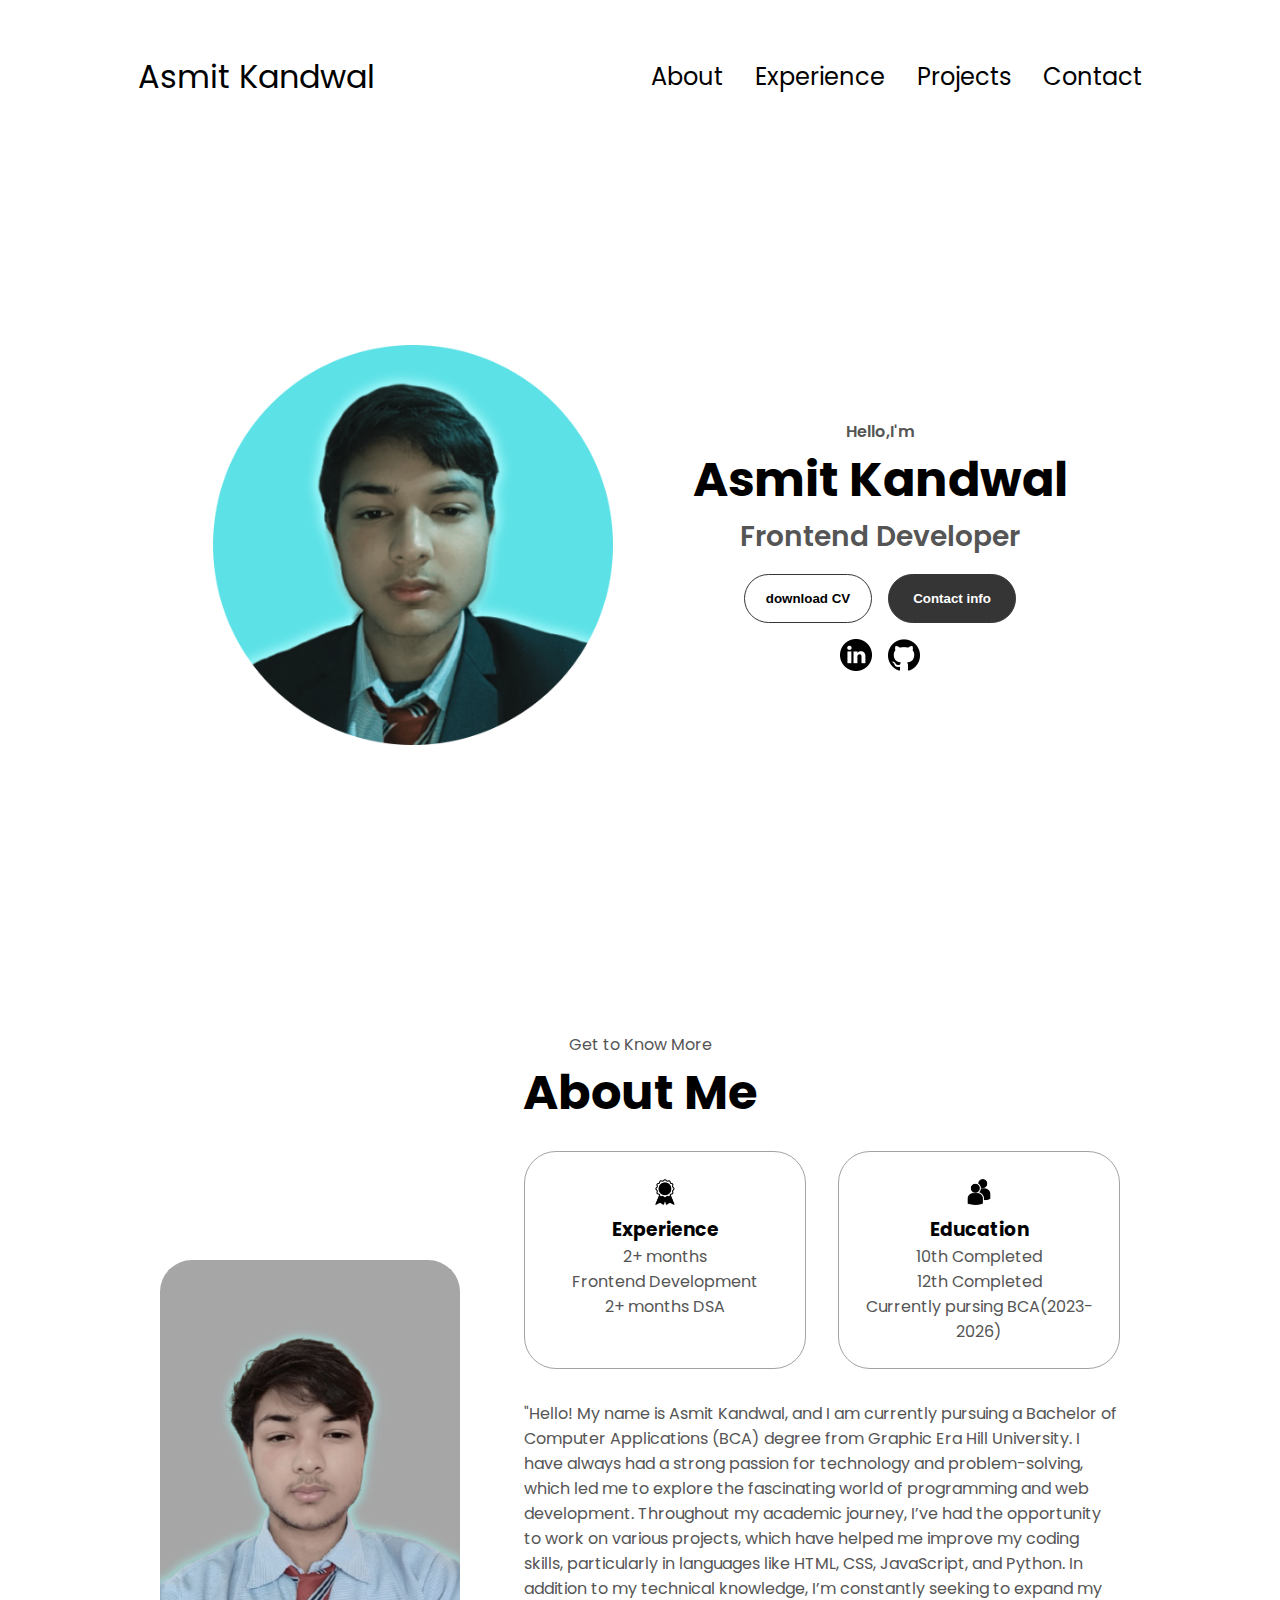
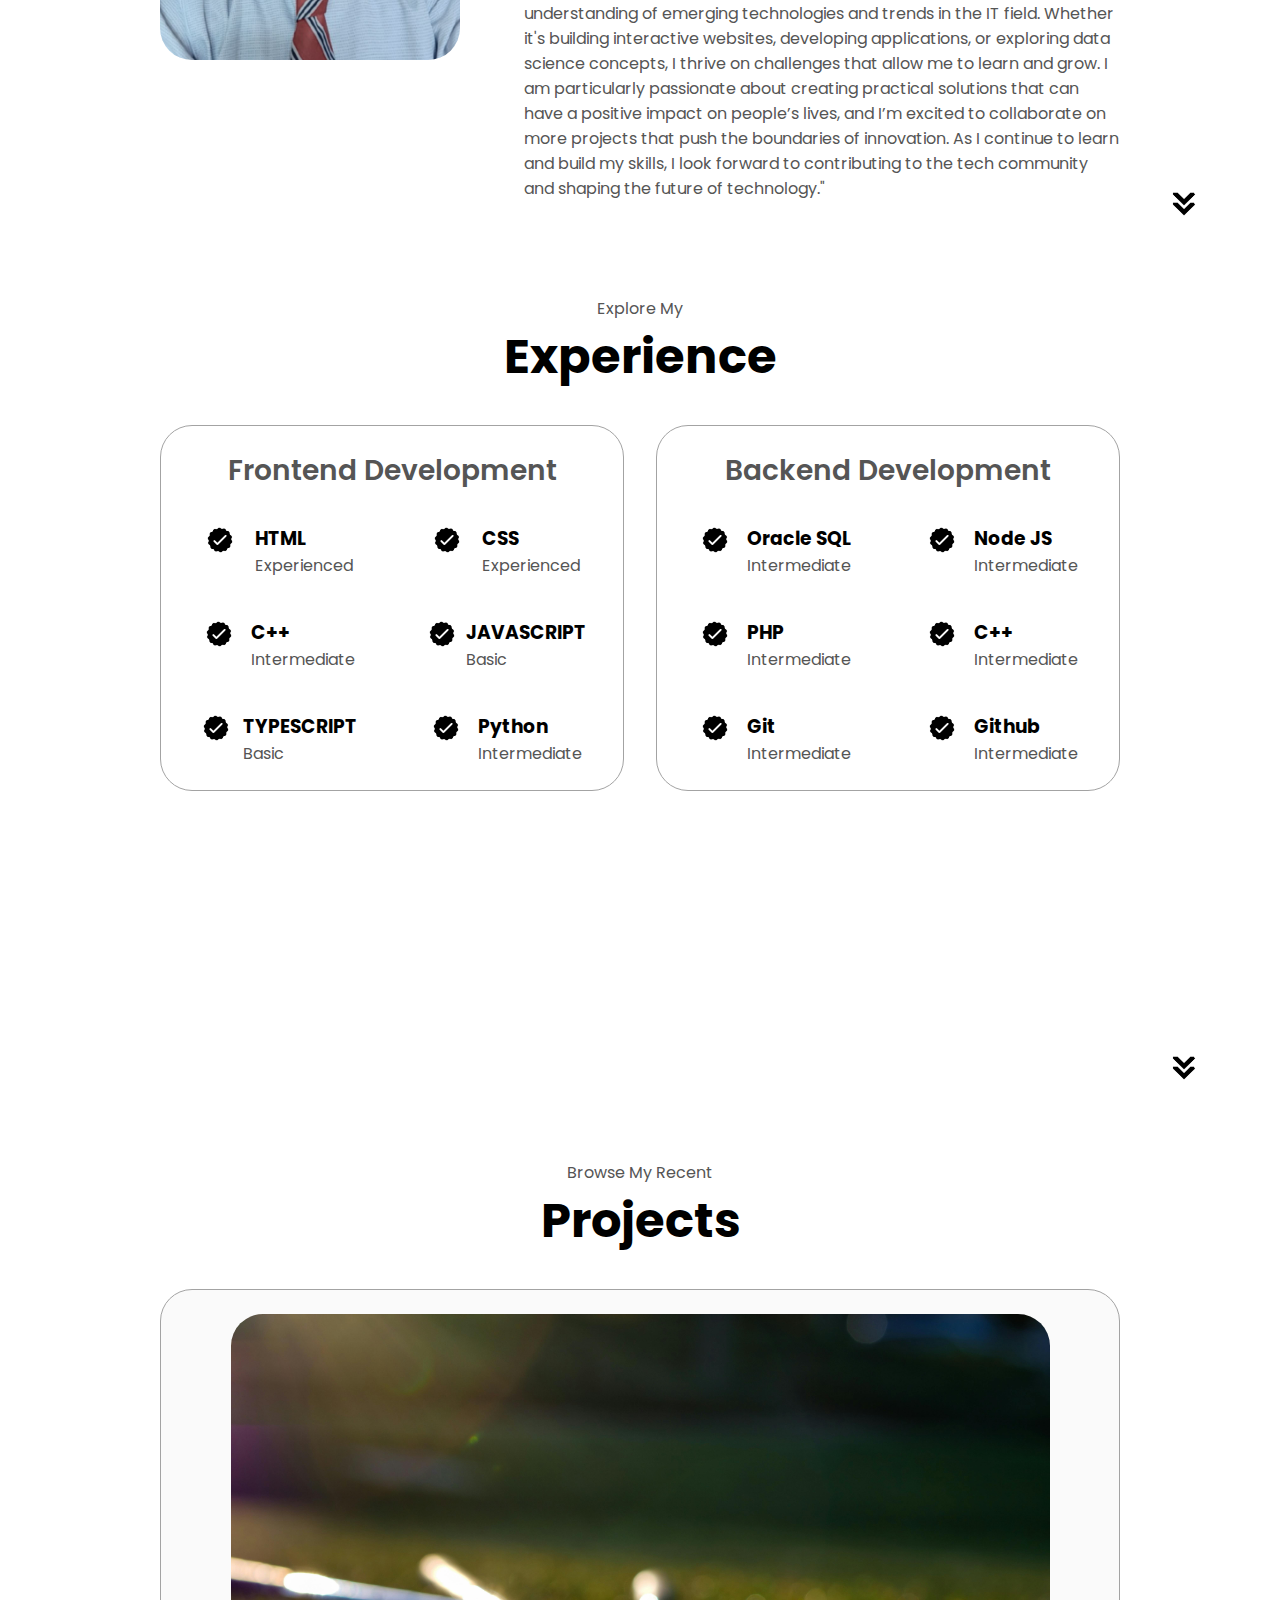
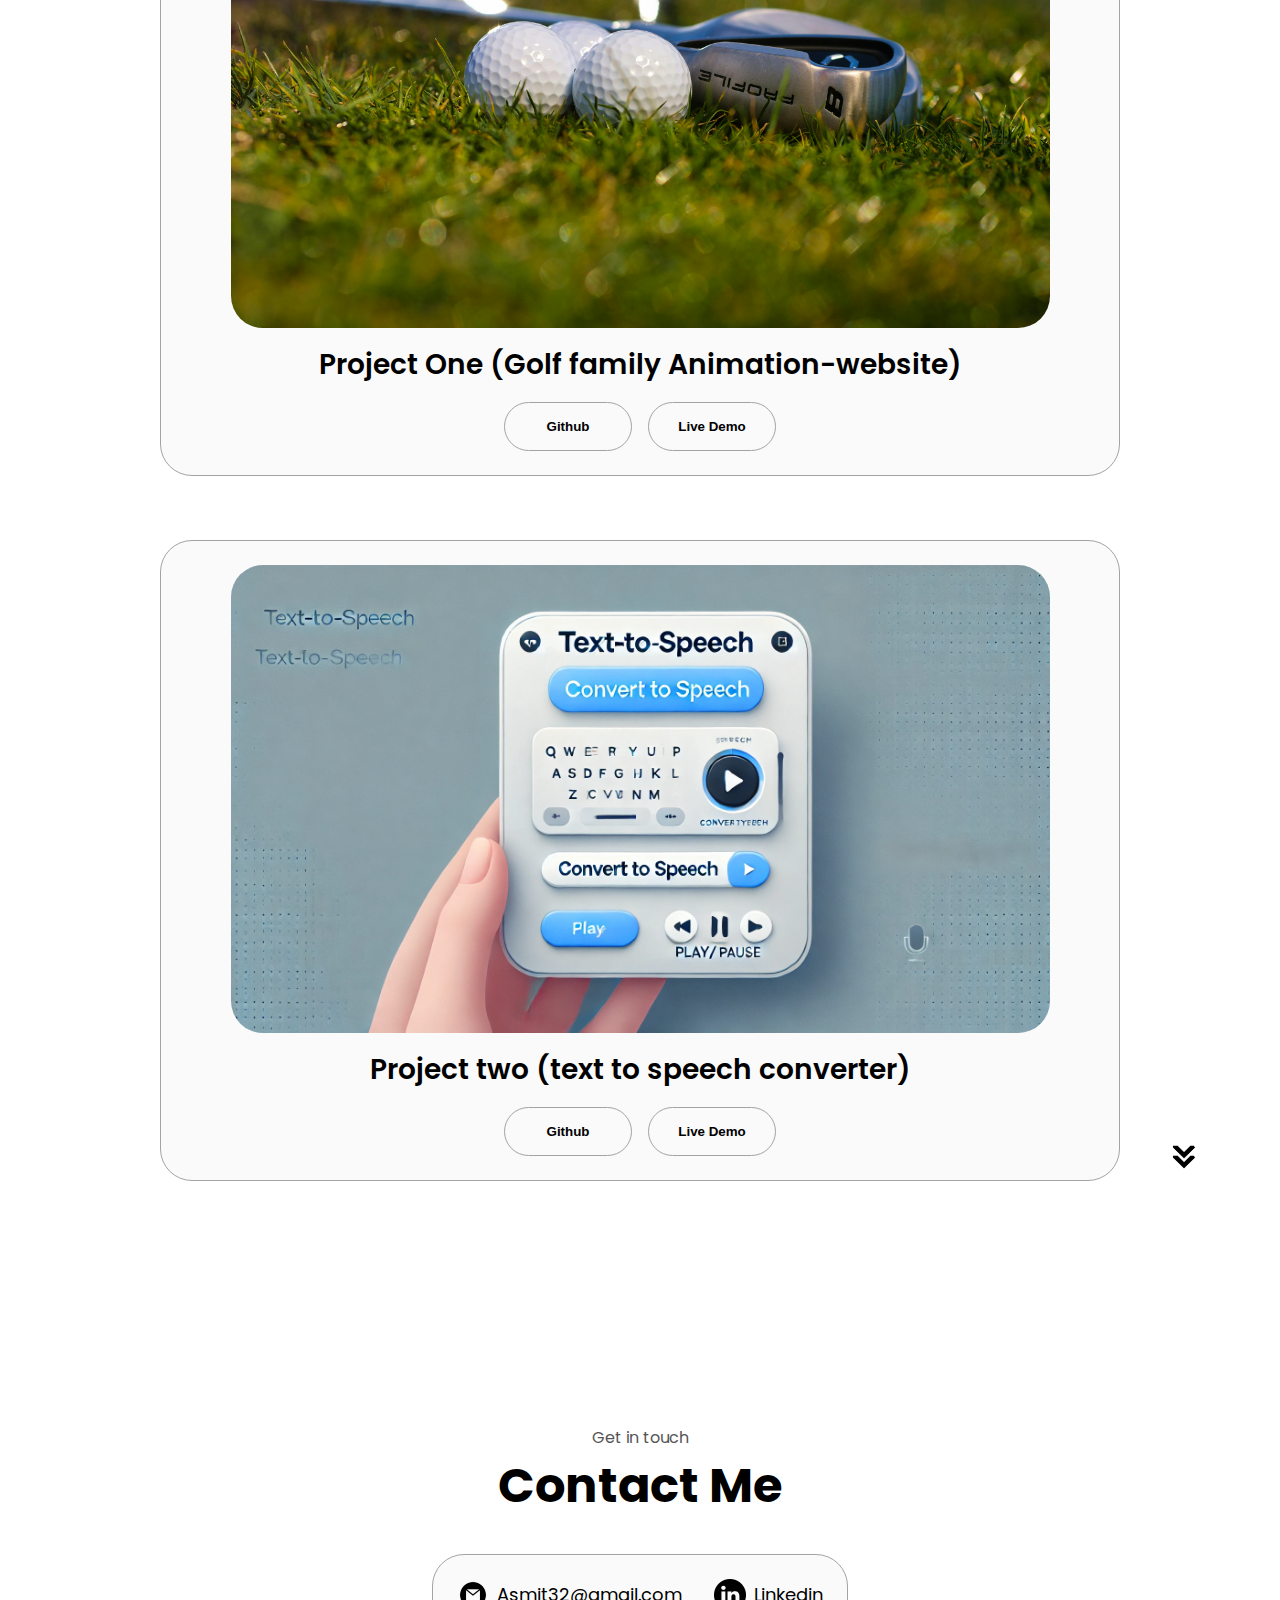
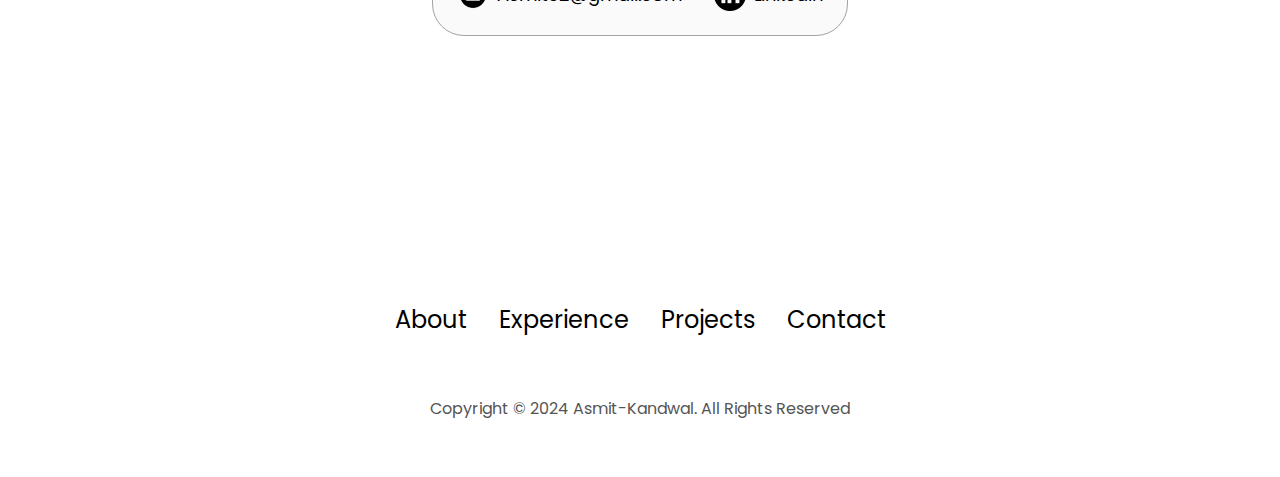
==== index.html @ 5ef68960 "Rename port.html to index.html" ====
<!DOCTYPE html>
<html lang="en">
<head>
    <meta charset="UTF-8">
    <meta name="viewport" content="width=device-width, initial-scale=1.0">
    <title> MY portfolio </title>
    <link rel="stylesheet" href="port.css">
    <link rel="stylesheet" href="port2.css">
</head>
<body>
    
    <nav id="desktop-nav">
     <div class="logo">
        Asmit Kandwal
     </div>    
     <div>
        <ul class="nav-links">
            <li><a href="#about"> About </a></li>
            <li><a href="#experience"> Experience </a></li>
            <li><a href="#project"> Projects </a></li>
            <li><a href="#contact"> Contact </a></li>
        </ul>
     </div>
    </nav>

    <nav id="hamburger-nav">
        <div class="logo">
            Asmit Kandwal</div>  
            <div class="hamburger-menu">
                <div class="hamburger-icon" onclick="toggleMenu()">
                    <span></span>
                    <span></span>
                    <span></span>
                </div>
                <div class="menu-links">
                    <li><a href="#about" onclick="toggleMenu()"> About </a></li>
                    <li><a href="#experience" onclick="toggleMenu()"> Experience </a></li>
                    <li><a href="#project" onclick="toggleMenu()"> Projects </a></li>
                    <li><a href="#contact" onclick="toggleMenu()"> Contact </a></li>
                </div>
            </div>
    </nav>
    <section id="profile">
        <div class="section_pic-container">
            <img src="./assets/Untitled design (1)-modified.png" alt="Asmit kandwal profile picture">
        </div>
        <div class="section_text">
            <p class="section_text_p1"> Hello,I'm </p>
            <h1 class="title"> Asmit Kandwal</h1>
            <p class="section_text_p2"> Frontend Developer</p>
            <div class="btn-container">
                <button class="btn btn-color-2" onclick="window.open('assets/Grey Modern Professional CV Resume.pdf')"> download CV</button>
                <button class="btn btn-color-1" onclick="location.href='./#contact' "> Contact info</button>
            </div>
            <div id="socials-container">
                <img src="./assets/linkedin.png" alt="My linkedin profile" class="icon" 
                onclick= "location.href ='https://www.linkedin.com/in/asmit-kandwal-7bb5932a0/' "/>
                <img src="./assets/github.png" alt="My Github profile" class="icon" 
                onclick= "location.href ='https://github.com/Asmitkandwal' "/>
            </div>
        </div>
    </section>
    <section id="about">
        <p class="section_text_p1">Get to Know More</p>
        <h1 class="title">About Me</h1>
        <div class="section-container">
            <div class="section_pic-container">
                <img src="./assets/asdf.jpg" alt="Profile pic" class="about-pic">
            </div>
            <div class="about-details-container">
                <div class="about-containers">
                    <div class="details-container">
                        <img src="./assets/experience.png" alt="Experience icon" class="icon">
                        <h3>Experience</h3>
                        <p>2+ months <br> Frontend Development </p>
                        <p>2+ months  DSA </p>
                    </div>
                    <div class="details-container">
                        <img src="./assets/education.png" alt="Experience icon" class="icon">
                        <h3>Education</h3>
                        <p>10th Completed</p>
                        <p>12th Completed</p>
                        <p>Currently pursing BCA(2023-2026) </p>
                    </div>
                </div>
                <div class="text-container">
                    <p>
                        "Hello! My name is Asmit Kandwal, and I am currently pursuing a Bachelor of Computer Applications (BCA) degree from Graphic Era Hill University. I have always had a strong passion for technology and problem-solving, which led me to explore the fascinating world of programming and web development. Throughout my academic journey, I’ve had the opportunity to work on various projects, which have helped me improve my coding skills, particularly in languages like HTML, CSS, JavaScript, and Python.

                          In addition to my technical knowledge, I’m constantly seeking to expand my understanding of emerging technologies and trends in the IT field. Whether it's building interactive websites, developing applications, or exploring data science concepts, I thrive on challenges that allow me to learn and grow.

                            I am particularly passionate about creating practical solutions that can have a positive impact on people’s lives, and I’m excited to collaborate on more projects that push the boundaries of innovation. As I continue to learn and build my skills, I look forward to contributing to the tech community and shaping the future of technology."
                    </p>
                </div>
            </div>
        </div>
        <img src="./assets/arrow.png" alt="arrow icon" class="icon arrow" onclick="location.href='./#experience'">
    </section>
    <section id="experience">
        <p class="section_text_p1"> Explore My</p>    
        <h1 class="title"> Experience </h1>
        <div class="experience-details-container">
            <div class="about-containers">
                <div class="details-container">
                    <h2 class="experience-sub-title">Frontend Development</h2>
                    <div class="article-container">
                        <article>
                            <img src="./assets/checkmark.png" alt="Experience icon" class="icon">
                            <div>
                                <h3>HTML</h3>
                                <P>Experienced</P>
                            </div>
                        </article>
                        <article>
                            <img src="./assets/checkmark.png" alt="Experience icon" class="icon">
                            <div>
                                <h3>CSS</h3>
                                <P>Experienced</P>
                            </div>
                        </article>
                        <article>
                            <img src="./assets/checkmark.png" alt="Experience icon" class="icon">
                            <div>
                                <h3>C++</h3>
                                <P>Intermediate</P>
                            </div>
                        </article>
                        <article>
                            <img src="./assets/checkmark.png" alt="Experience icon" class="icon">
                            <div>
                                <h3>JAVASCRIPT</h3>
                                <P>Basic</P>
                            </div>
                        </article>
                        <article>
                            <img src="./assets/checkmark.png" alt="Experience icon" class="icon">
                            <div>
                                <h3>TYPESCRIPT</h3>
                                <P>Basic</P>
                            </div>
                        </article>
                        <article>
                            <img src="./assets/checkmark.png" alt="Experience icon" class="icon">
                            <div>
                                <h3>Python</h3>
                                <P>Intermediate</P>
                            </div>
                        </article>
                    </div>
                </div>
                <div class="details-container">
                    <h2 class="experience-sub-title">Backend Development</h2>
                    <div class="article-container">
                        <article>
                            <img src="./assets/checkmark.png" alt="Experience icon" class="icon">
                            <div>
                                <h3>Oracle SQL</h3>
                                <P>Intermediate</P>
                            </div>
                        </article>
                        <article>
                            <img src="./assets/checkmark.png" alt="Experience icon" class="icon">
                            <div>
                                <h3>Node JS</h3>
                                <P>Intermediate</P>
                            </div>
                        </article>
                        <article>
                            <img src="./assets/checkmark.png" alt="Experience icon" class="icon">
                            <div>
                                <h3>PHP</h3>
                                <P>Intermediate</P>
                            </div>
                        </article>
                        <article>
                            <img src="./assets/checkmark.png" alt="Experience icon" class="icon">
                            <div>
                                <h3>C++</h3>
                                <P>Intermediate</P>
                            </div>
                        </article>
                        <article>
                            <img src="./assets/checkmark.png" alt="Experience icon" class="icon">
                            <div>
                                <h3>Git</h3>
                                <P>Intermediate</P>
                            </div>
                        </article>
                        <article>
                            <img src="./assets/checkmark.png" alt="Experience icon" class="icon">
                            <div>
                                <h3>Github</h3>
                                <P>Intermediate</P>
                            </div>
                        </article>
                       
                    </div>
                </div>
            </div>
        </div>
        <img src="./assets/arrow.png" alt="arrow icon" class="icon arrow" onclick="location.href='./#project'">
    </section>
    <section id="project">
       <p class="section_text_p1"> Browse My Recent</p>    
       <h1 class="title">Projects</h1>
       <div class="experience-details-container">
        <div class="about-containers">
        <div class="details-container color-container">
            <div class="article-container">
            <img src="./assets/pexels-kindelmedia-6572991.jpg" width="800" height="auto" alt="project 1"
        class="project-img"></div>
        <h2 class="experience-sub-title project-title">Project One (Golf family Animation-website)</h2>
        <div class="btn-container">
            <button class="btn btn-color-2 project-btn" onclick="location.href='https://github.com/Asmitkandwal/Animation-website'">
                Github
            </button>
            <button class="btn btn-color-2 project-btn" onclick="location.href='https://asmitkandwal.github.io/Animation-website/'">
                Live Demo
            </button>
        </div>
        </div></div>


        <div class="about-containers">
            <div class="details-container color-container">
                <div class="article-container">
                <img src="./assets/new.webp" width="800" height="auto" alt="project 1"
            class="project-img"></div>
            <h2 class="experience-sub-title project-title">Project two (text to speech converter) </h2>
            <div class="btn-container">
                <button class="btn btn-color-2 project-btn" onclick="location.href='https://github.com/Asmitkandwal/text-to-speech-converter'">
                    Github
                </button>
                <button class="btn btn-color-2 project-btn" onclick="location.href='https://asmitkandwal.github.io/text-to-speech-converter/'">
                    Live Demo
                </button>
            </div>
            </div></div>


     </div>
     <img src="./assets/arrow.png" alt="arrow icon" class="icon arrow" onclick="location.href='./#contact'">
    </section>
    <section id="contact"> 
        <p class="section_text_p1">
            Get in touch
        </p>
        <h1 class="title">Contact Me</h1>
        <div class="contact-info-upper-container">
            <div class="contact-info-container">
                <img src="./assets/email.png" alt="Email Icon" class="icon contact-icon">
                <p><a href="mailto:examplemail@gmail.com"> Asmit32@gmail.com</a></p>
            </div>
            <div class="contact-info-container">
                <img src="./assets/linkedin.png" alt="Linkedin Icon" class="icon contact-icon">
                <p><a href="https://www.linkedin.com/in/asmit-kandwal-7bb5932a0/"> Linkedin</a></p>
            </div>
        </div>
    </section>
    <footer>
        <nav>
            <div class="nav-links-container">
                <ul class="nav-links">
                    <li><a href="#about"> About </a></li>
                    <li><a href="#experience"> Experience </a></li>
                    <li><a href="#project"> Projects </a></li>
                    <li><a href="#contact"> Contact </a></li>
                </ul>
            </div>
        </nav>
        <p>Copyright &#169; 2024 Asmit-Kandwal. All Rights Reserved </p>
    </footer>
    <script src ="port.js"> </script>
</body>
</html>
---- port.css ----
@import url('https://fonts.googleapis.com/css2?family=Poppins:wght@300;400;500;600&display=swap');



*{
    margin: 0;
    padding: 0;
}

body{
    font-family: "Poppins", sans-serif;
}

html{
    scroll-behavior: smooth;
}

p{
    color:rgb(85, 85, 85)
}

a,.btn{
    transition: all 300ms ease;
}

nav,.nav-links{
    display: flex;
}

nav{
    justify-content: space-around;
    align-items: center;
    height: 17vh;
}

.nav-links{
    gap: 2rem;
    list-style:none;
    font-size: 1.5rem;
}

a{
    color: black;
    text-decoration: none;
    text-decoration-color: white;
}

a:hover{
    color: grey;
    text-decoration: underline;
    text-underline-offset: 1rem;
    text-decoration-color: rgb(181, 181, 181);
}

.logo{
    font-size: 2rem;
}


.logo:hover{
    cursor: default;
}

#hamburger-nav{
    display: none;
}

.hamburger-menu{
    position: relative;
    display: inline-block;
}

.hamburger-icon{
    display: flex;
    justify-content: space-between;
    flex-direction: column;
    height: 24px;
    width: 30px;
    cursor: pointer;
}

.hamburger-icon span{
    width: 100%;
    height: 2px;
    background-color: black;
    transition: all 0.3 ease-in-out;
}

.menu-links{
    position: absolute;
    top: 100%;
    right: 0;
    background-color: white;
    width: fit-content;
    max-height: 0;
    overflow: hidden;
    transition:  all 0.3 ease-in-out;
}

.menu-links a {
    display: block;
    padding: 10px;
    text-align: center;
    font-size: 1.5rem;
    color: black;
    text-decoration: none;
    transition: all 0.3 ease-in-out;
}

.menu-links li{
    list-style: none;
}

.menu-links.open{
    max-height: 300px;
}

.hamburger-icon.open span:first-child{
    transform: rotate(45deg) translate(10px,5px);
}

.hamburger-icon.open span:nth-child(2){
    opacity: 0;
}

.hamburger-icon.open span:last-child{
    transform: rotate(-45deg) translate(10px,-5px);
}

.hamburger-icon span:first-child{
    transform: none;
}

.hamburger-icon span:first-child{
   opacity: 1;
}

.hamburger-icon span:first-child{
    transform: none;
}

/* sections */

section{
    padding-top: 4vh;
    height: 96vh;
    margin: 0 10rem;
    box-sizing: border-box;
    min-height: fit-content;
}

.section-container{
    display: flex;
}


/* profile section */

#profile{
    display: flex;
    justify-content: center;
    gap: 5rem;
    height: 80vh;
}

.section_pic-container{
    display: flex;
    height: 400px;
    width: 400px;
    margin: auto 0;
}

.section_text{
    align-self: center;
    text-align: center;
}

.section_text p{
    font-weight: 600;
}

.section_text_p1{
    text-align: center;
}

.section_text_p2{
    font-size: 1.75rem;
    margin-bottom: 1rem;
}

.title{
    font-size: 3rem;
    text-align: center;
}

#socials-container{
    display: flex;
    justify-content: center;
    margin-top: 1rem;
    gap: 1rem;
}

/* icons */

.icon{
    cursor: pointer;
    height: 2rem;
}

/* buttons */

.btn-container{
    display: flex;
    justify-content: center;
    gap: 1rem;
}

.btn{
    font-weight: 600;
    transition: all 300ms ease;
    padding: 1rem;
    width: 8rem;
    border-radius: 2rem;
}

.btn-color-1,
.btn-color-2{
 border: rgb(53,53,53) 0.1rem solid;
}

.btn-color-1:hover,
.btn-color-2:hover{
    cursor: pointer;
}

.btn-color-1,
.btn-color-2:hover{
    background-color: rgb(53,53,53);
    color: white;
}

.btn-color-1:hover{
    background : rgb(0,0,0);
}

.btn-color-2{
    background : none;
}

.btn-color-2:hover{
    border: rgb(255,255,255) 0.1rem solid;
}

.btn-container{
    gap: 1rem;
}

/* about section */

#about{
    position:relative ;
}

.about-containers{
    gap:2rem;
    margin-bottom: 2rem;
    margin-top: 2rem;
}

.about-details-container{
    justify-content: center;
    flex-direction: column;
}

.about-containers,
.about-details-container{
        display: flex;
}

.about-pic{
      border-radius: 2rem;
}

.arrow{
    position: absolute;
    right: -5rem;
    bottom: 2.5rem;
}

.details-container {
    padding: 1.5rem;
    flex: 1;
    background: white;
    border-radius: 2rem;
    border: rgb(53, 53, 53) 0.1rem solid;
    border-color: rgb(163, 163, 163);
    text-align: center;
}

.section-container{
    gap: 4rem;
    height: 80%;
}

.section_pic-container{
    height: 400px;
    width: 400px;
    margin: auto 0;
}


/* Experience section */

#experience{
    position: relative;
}

.experience-sub-title{
    color: rgb(85,85,85);
    font-weight: 600;
    font-size: 1.75rem;
    margin-bottom: 2rem;
}

.experience-details-container{
    display: flex;
    justify-content: center;
    flex-direction: column;
}

.article-container{
    display: flex;
    text-align: initial;
    flex-wrap: wrap;
    flex-direction: row;
    gap: 2.5rem;
    justify-content: space-around;
}

article{
    display: flex;
    width: 10rem;
    justify-content: space-around;
    gap: 0.5rem;
}

article .icon{
    cursor: default;
}

/* projects */

#project{
    position: relative;
}

.color-container{
    border-color: rgb(163,163,163);
    background : rgb(250,250,250);
}

.project-img{
    border-radius: 2rem;
    width: 90%;
    height: 90%;
}

.project-title{
    margin: 1rem;
    color: black;
}

.project-btn{
    color: black;
    border-color: rgb(163, 163, 163);
}

/* contact */

#contact{
    display: flex;
    justify-content: center;
    flex-direction: column;
    height: 70vh;
}

.contact-info-upper-container{
    display: flex;
    justify-content: center;
    border-radius: 2rem;
    border: rgb(53,53,53) 0.1rem solid;
    border-color: rgb(163, 163, 163);
    background: rgb(250,250,250);
    margin: 2rem auto;
    padding: 0.5rem;
}

.contact-info-container{
    display: flex;
    align-items: center;
    justify-content: center;
    gap: 0.5rem;
    margin: 1rem;
}

.contact-info-container{
    font-size: large;
}

.contact-icon{
    cursor: default;
}

.email-icon{
    height: 2.5rem;
}

/* Footer section */

footer{
    height: 26vh;
    margin: 0 1rem;
}

footer p{
    text-align: center;
}
---- port2.css ----
@media screen and (max-width:1400px){
    #profile{
        height: 83vh;
        margin-bottom: 6rem;
    }
    .about-containers{
        flex-wrap: wrap;
    }
}

@media screen and (max-width:1200px){
    #desktop-nav{
        display: none;
    }
    #hamburger-nav{
        display: flex;
    }
    #experience,.experience-details-container{
        margin-top: 2rem;
    }
    #profile,.section-container{
        display: block;
    }
    .arrow{
        display: none;
    }
    section,.section-container{
        height: fit-content;
    }
    section{
        margin: 0 5%;
    }
    .section_pic-container{
        width: 275px;
        height: 275px;
        margin: 0 auto 2rem;
    }
    .about-containers{
        margin-top: 0;
    }
}

@media screen and (max-width:600px){
    #contact,footer{
        height: 40vh;
    }
    #profile{
        height: 83vh;
        margin-bottom: 0;
    }
    article{
        font-size: 1rem;
    }
    footer nav{
        height: fit-content;
        margin-bottom: 2rem;
    }
    .about-containers,.contact-info-upper-container,.btn-container{
        flex-wrap: wrap;
    }
    .contact-info-container{
        margin: 0;
    }
    .contact-info-container p,
    .nav-links li a{
        font-size: 1rem;
    }
    .experience-sub-title{
        font-size: 1.25rem;
    }
    .logo{
        font-size: 1.5rem;
    }
    .nav-links{
        flex-direction: column;
        gap: 0.5rem;
        text-align: center;
    }

    .section_pic-container{
        width: auto;
        height: 46vw;
        justify-content: center;
    }
    .section_text_p2{
        font-size: 1.25rem;
    }
    .title{
        font-size: 2rem;
    }
    .text-container{
        text-align: justify;
    }
}
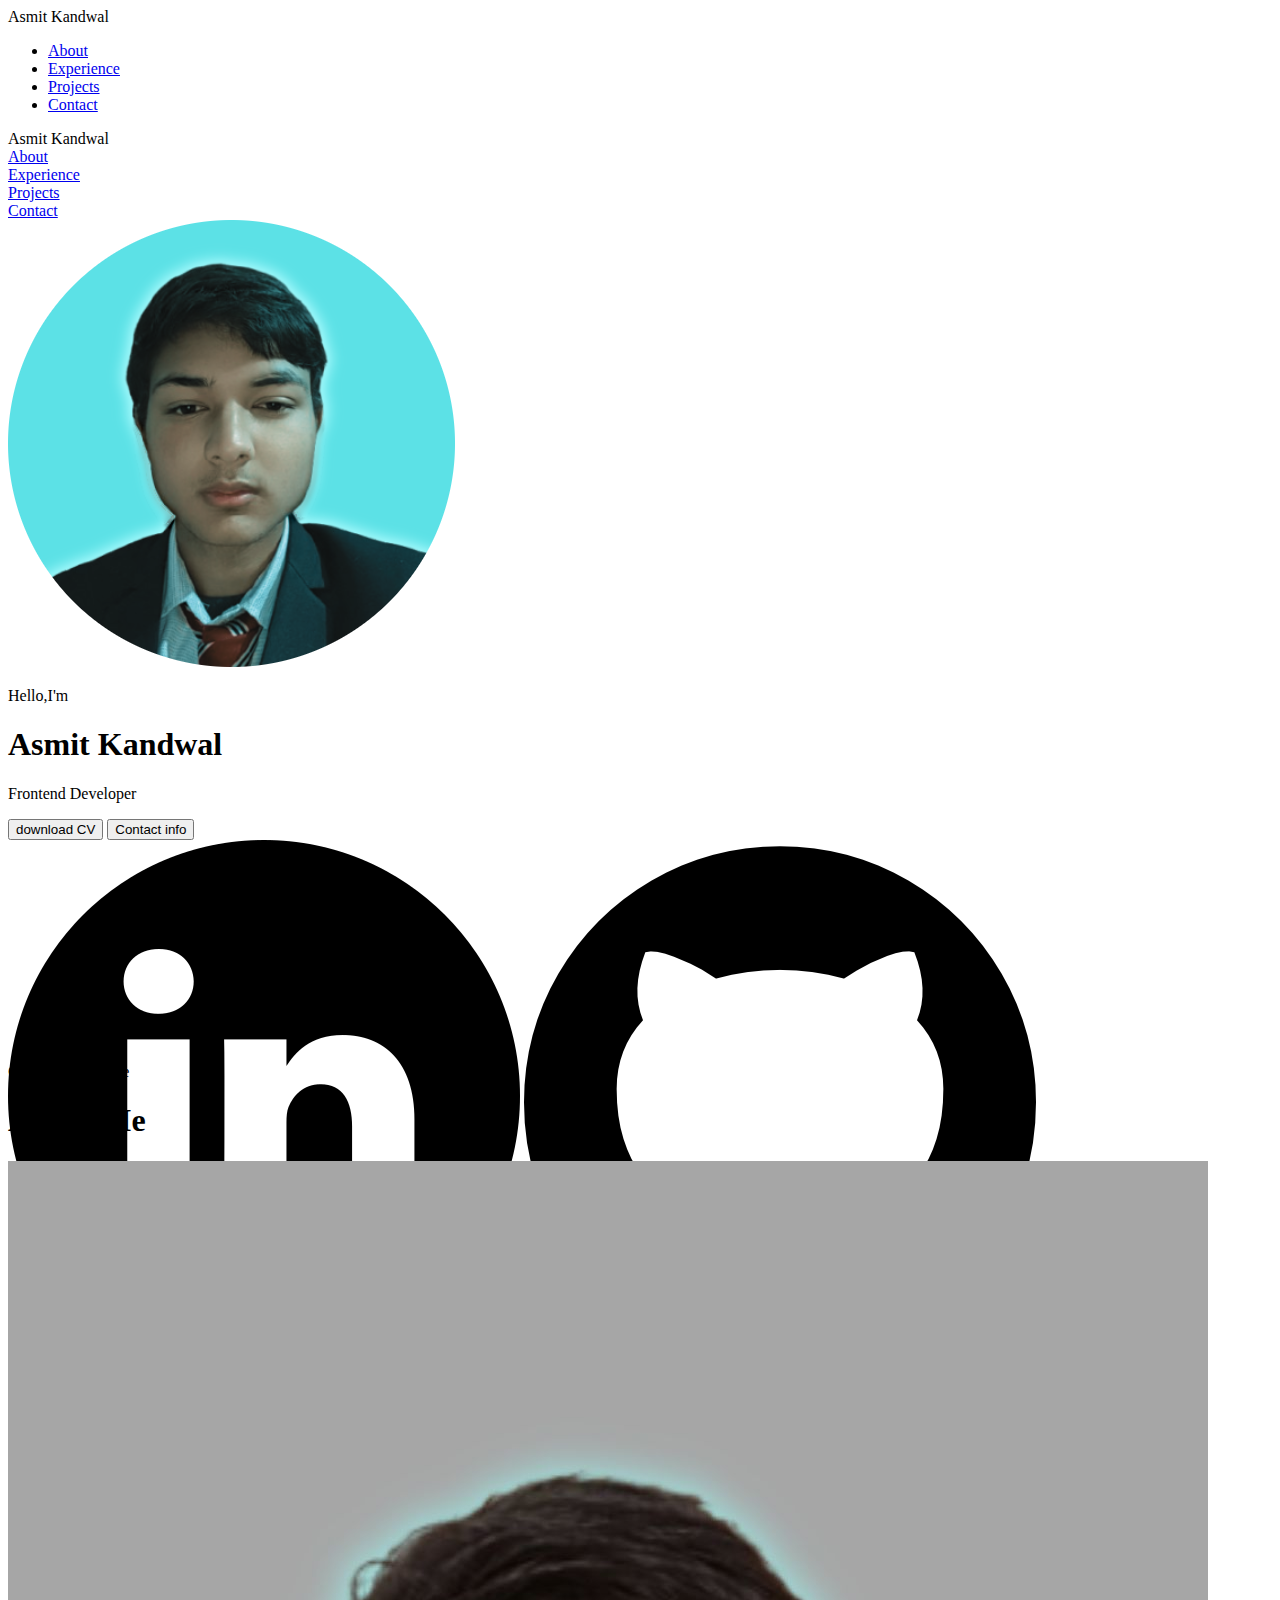
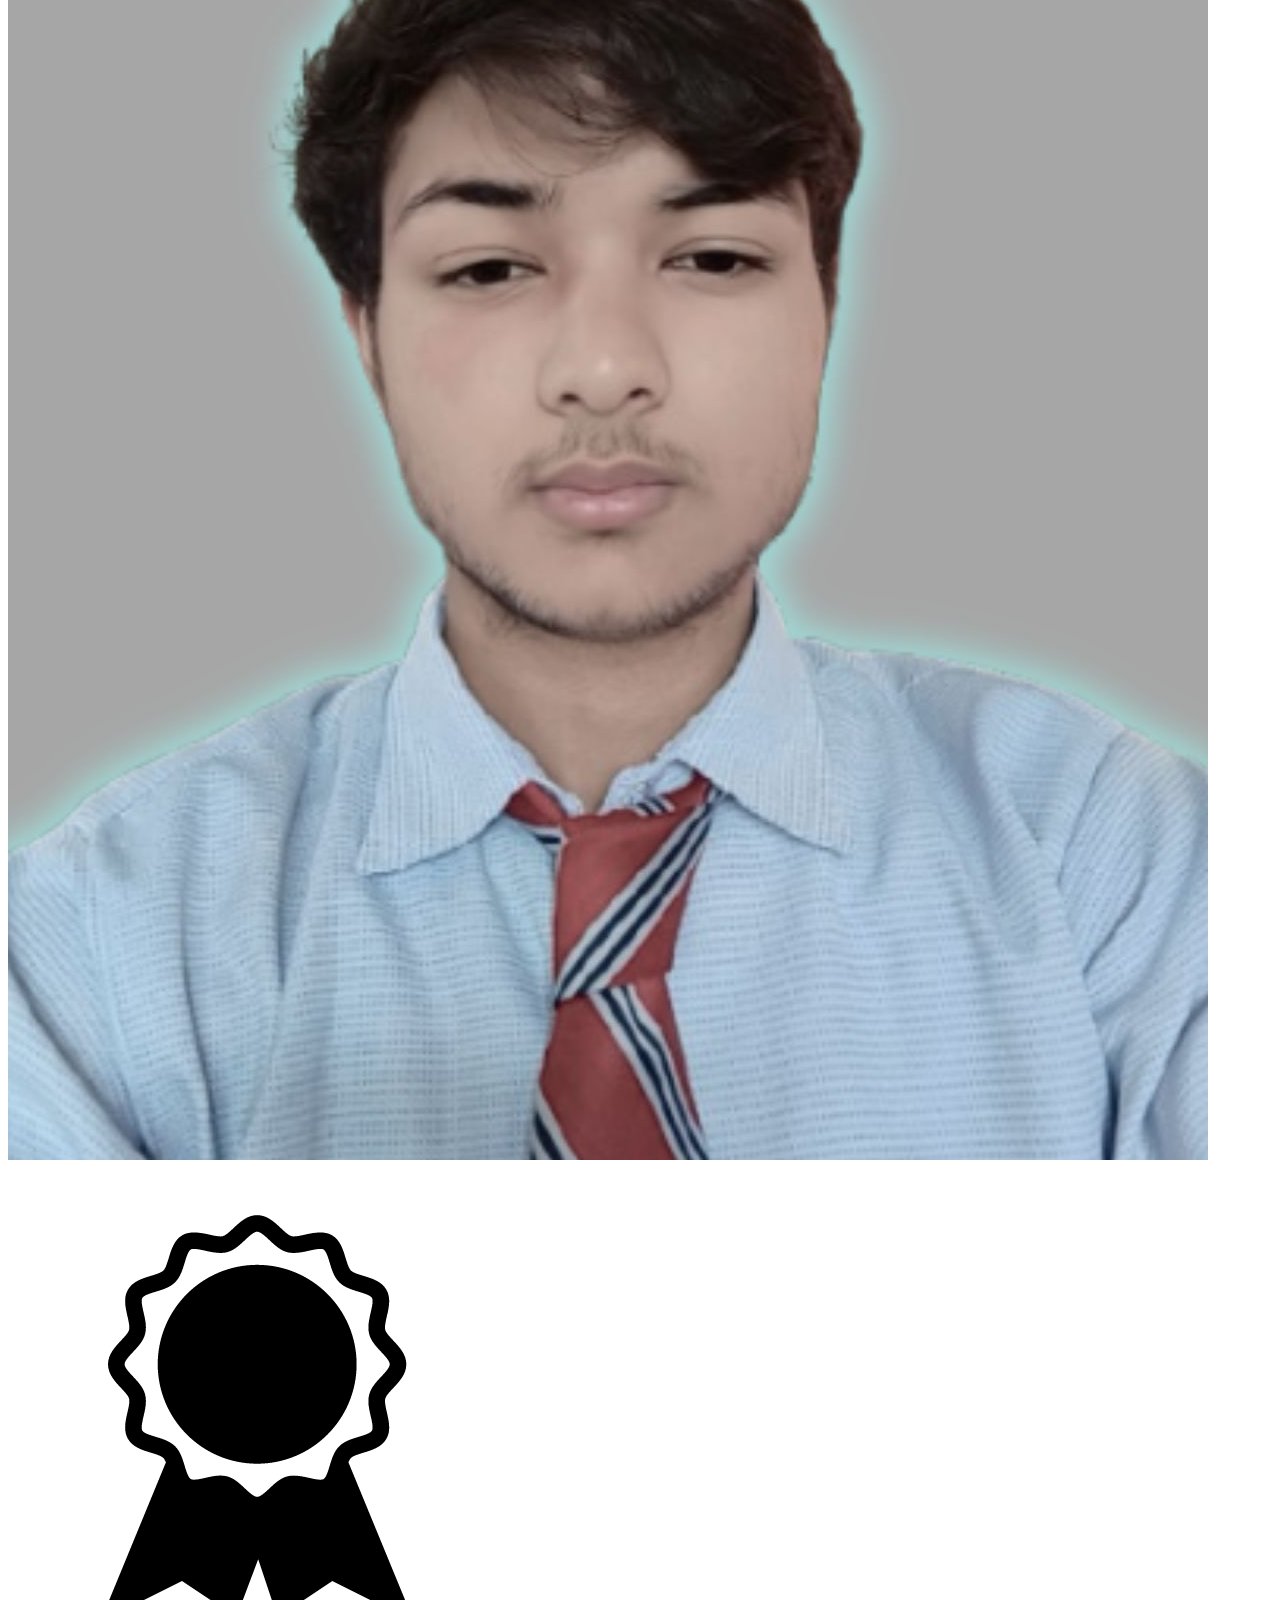
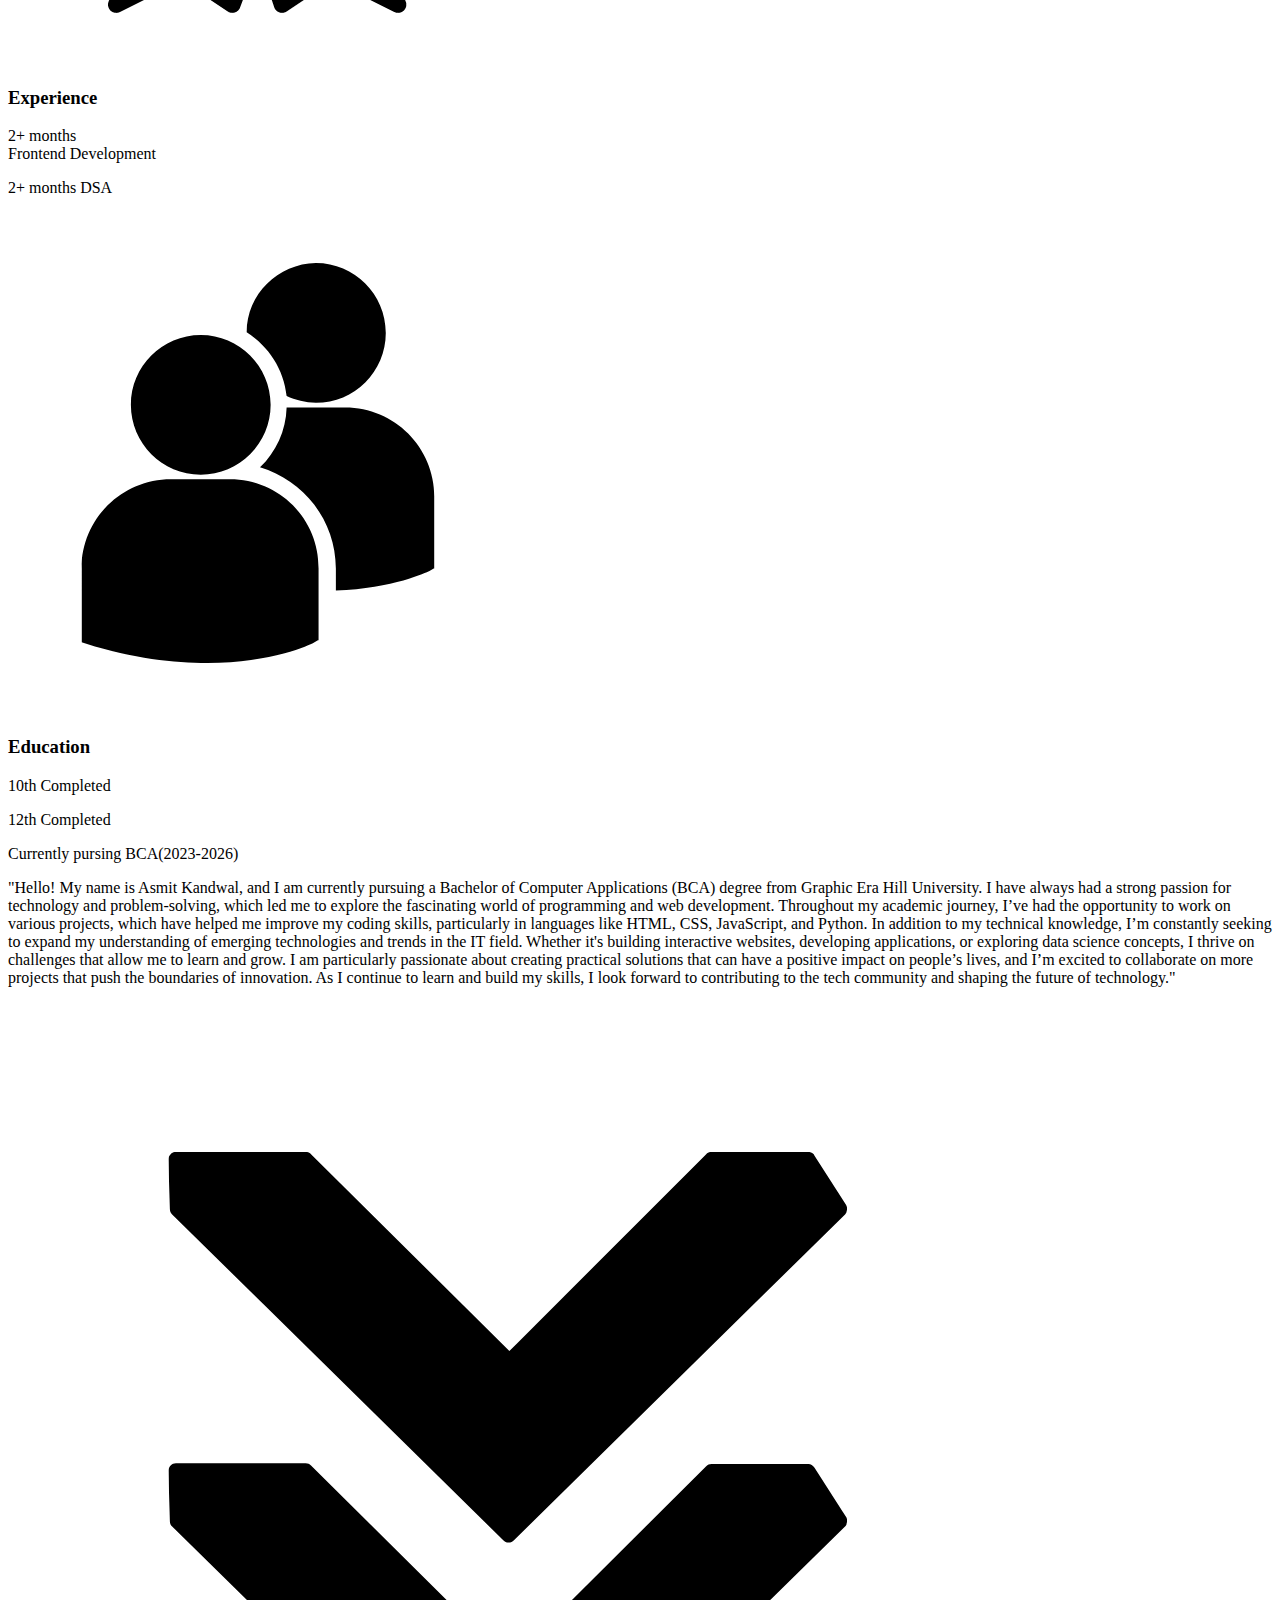
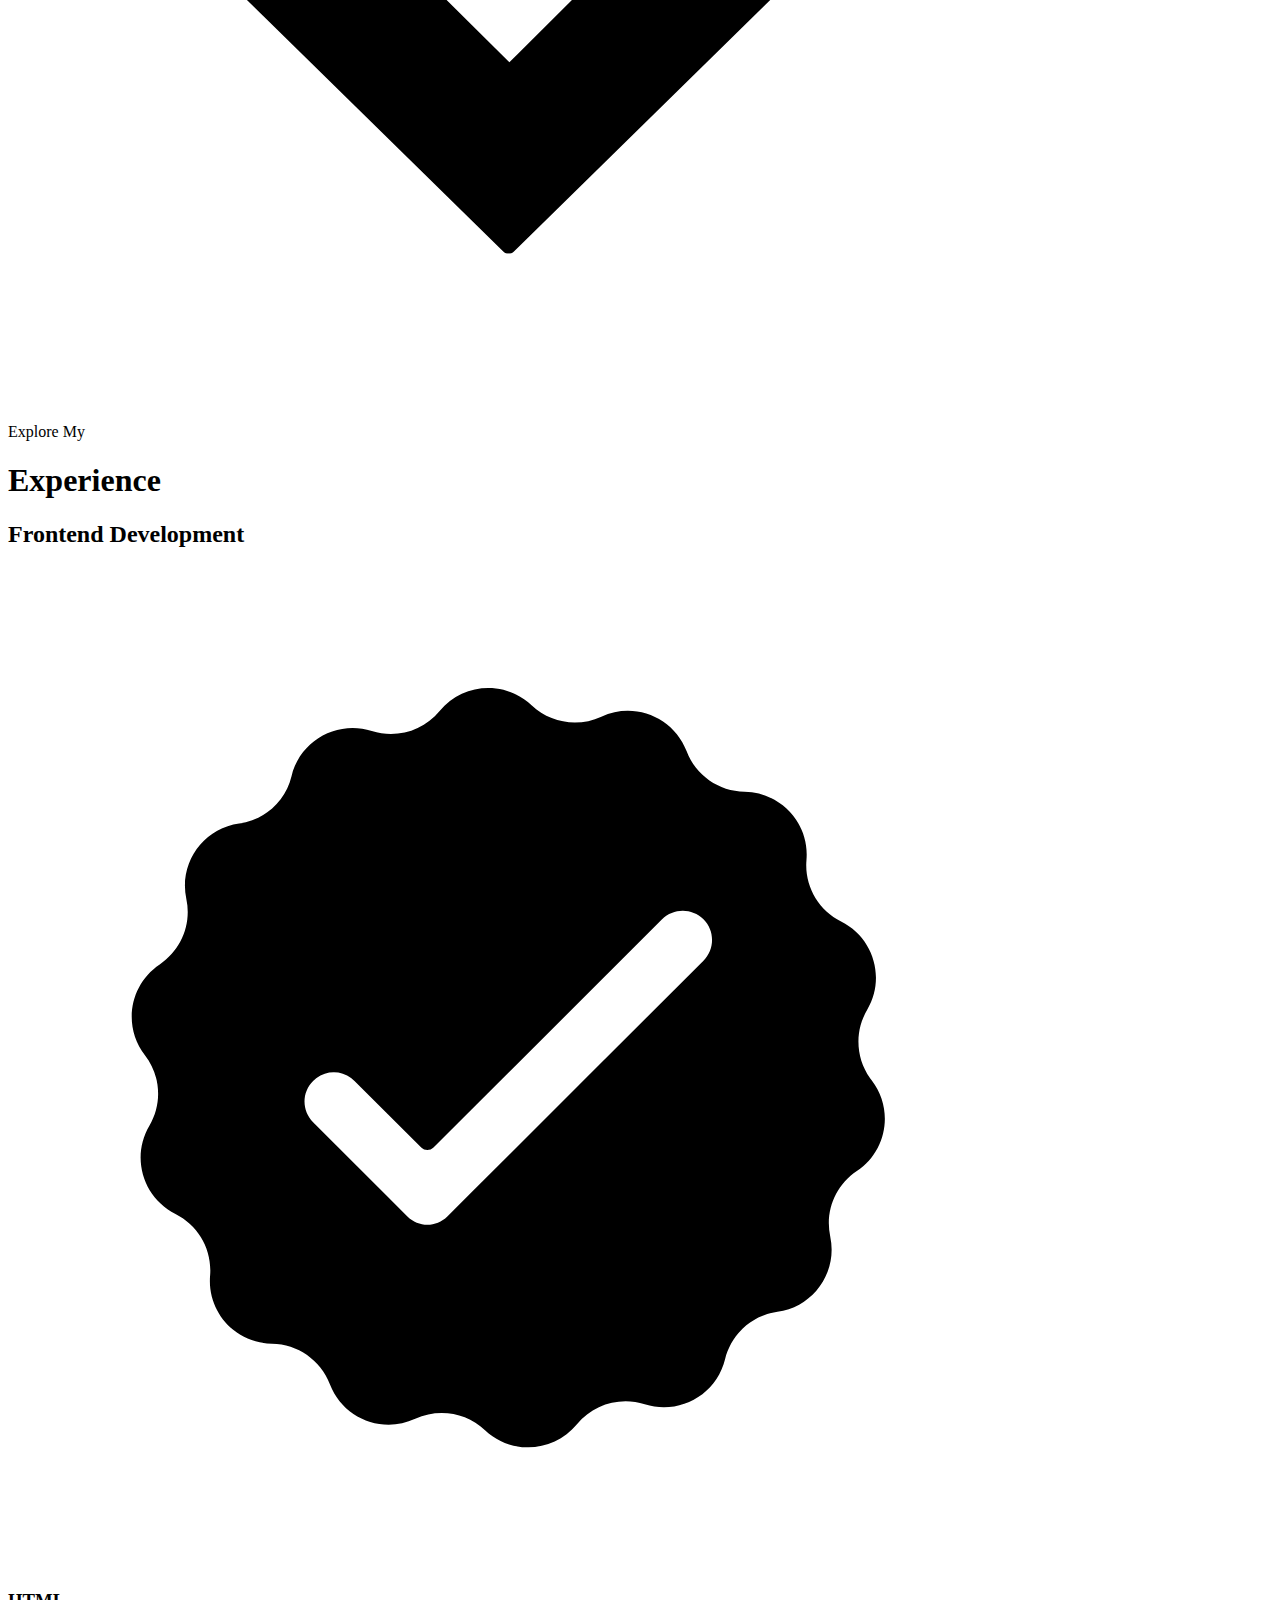
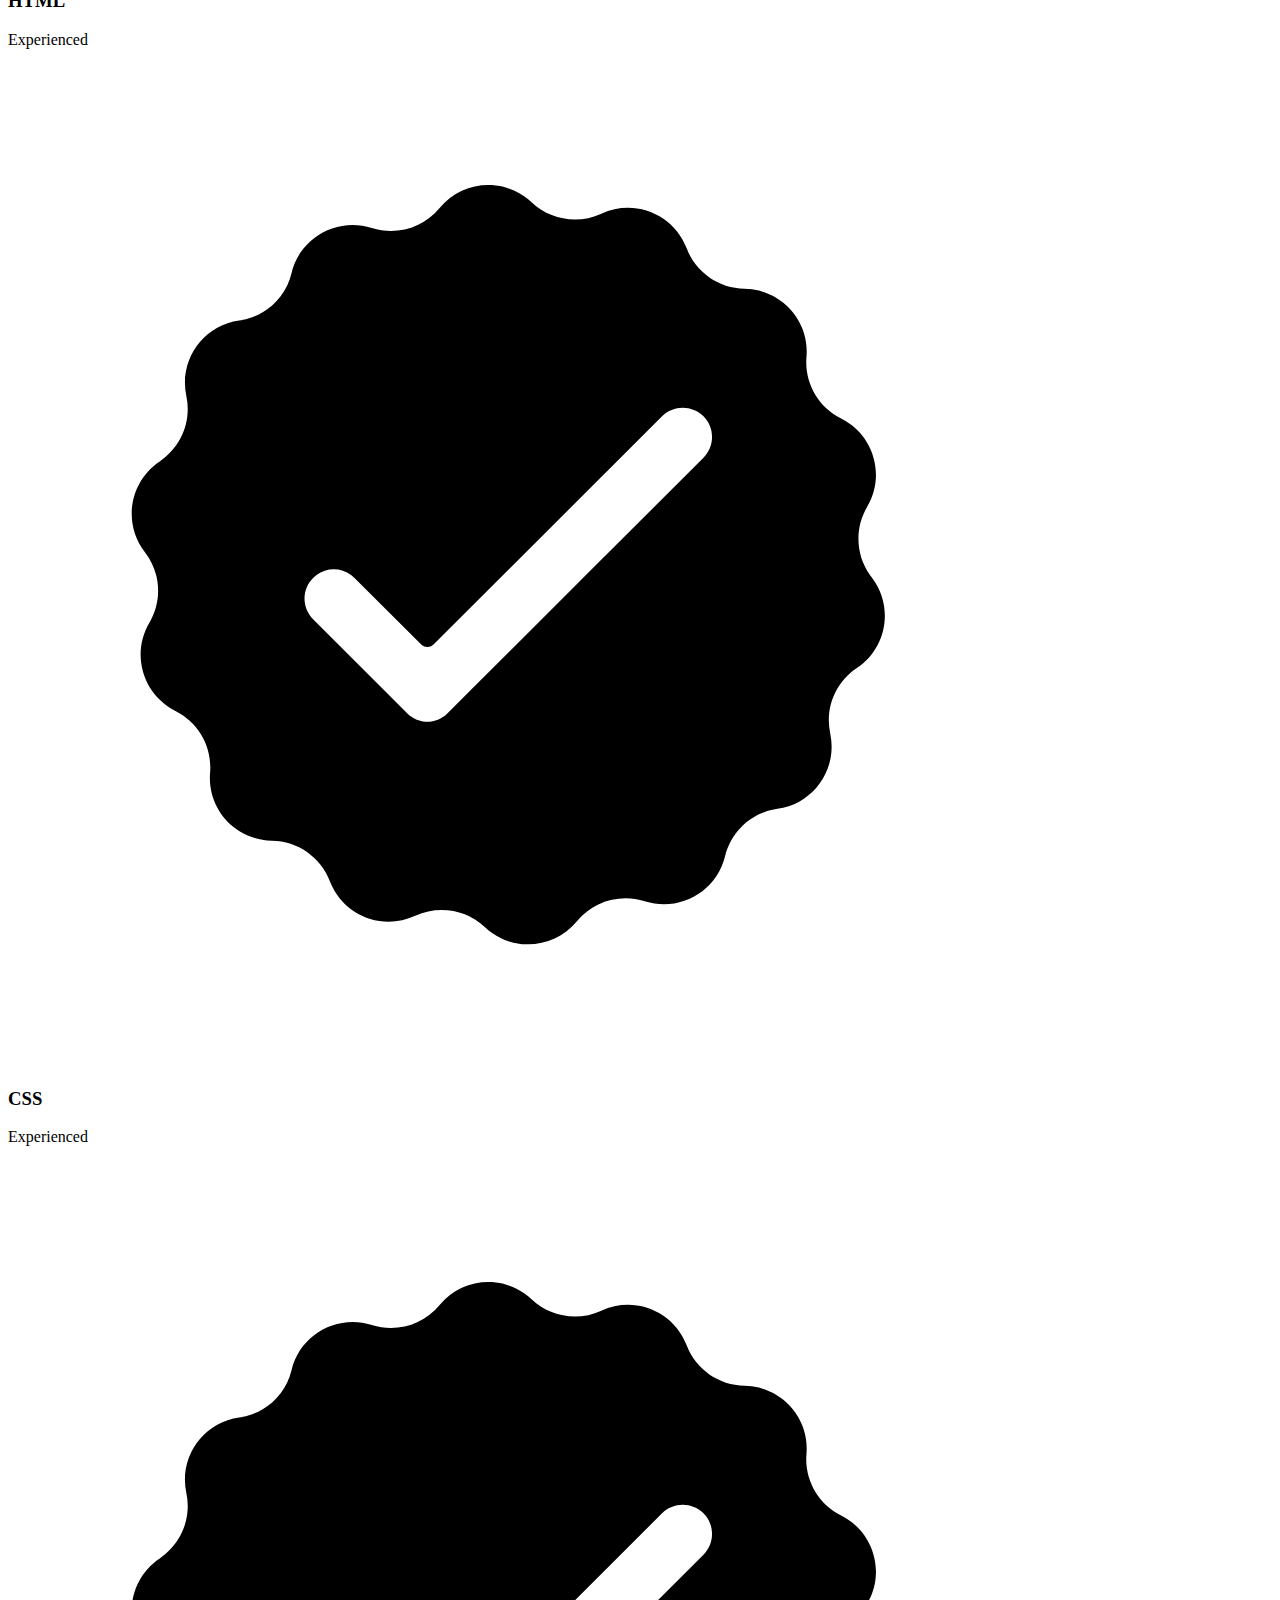
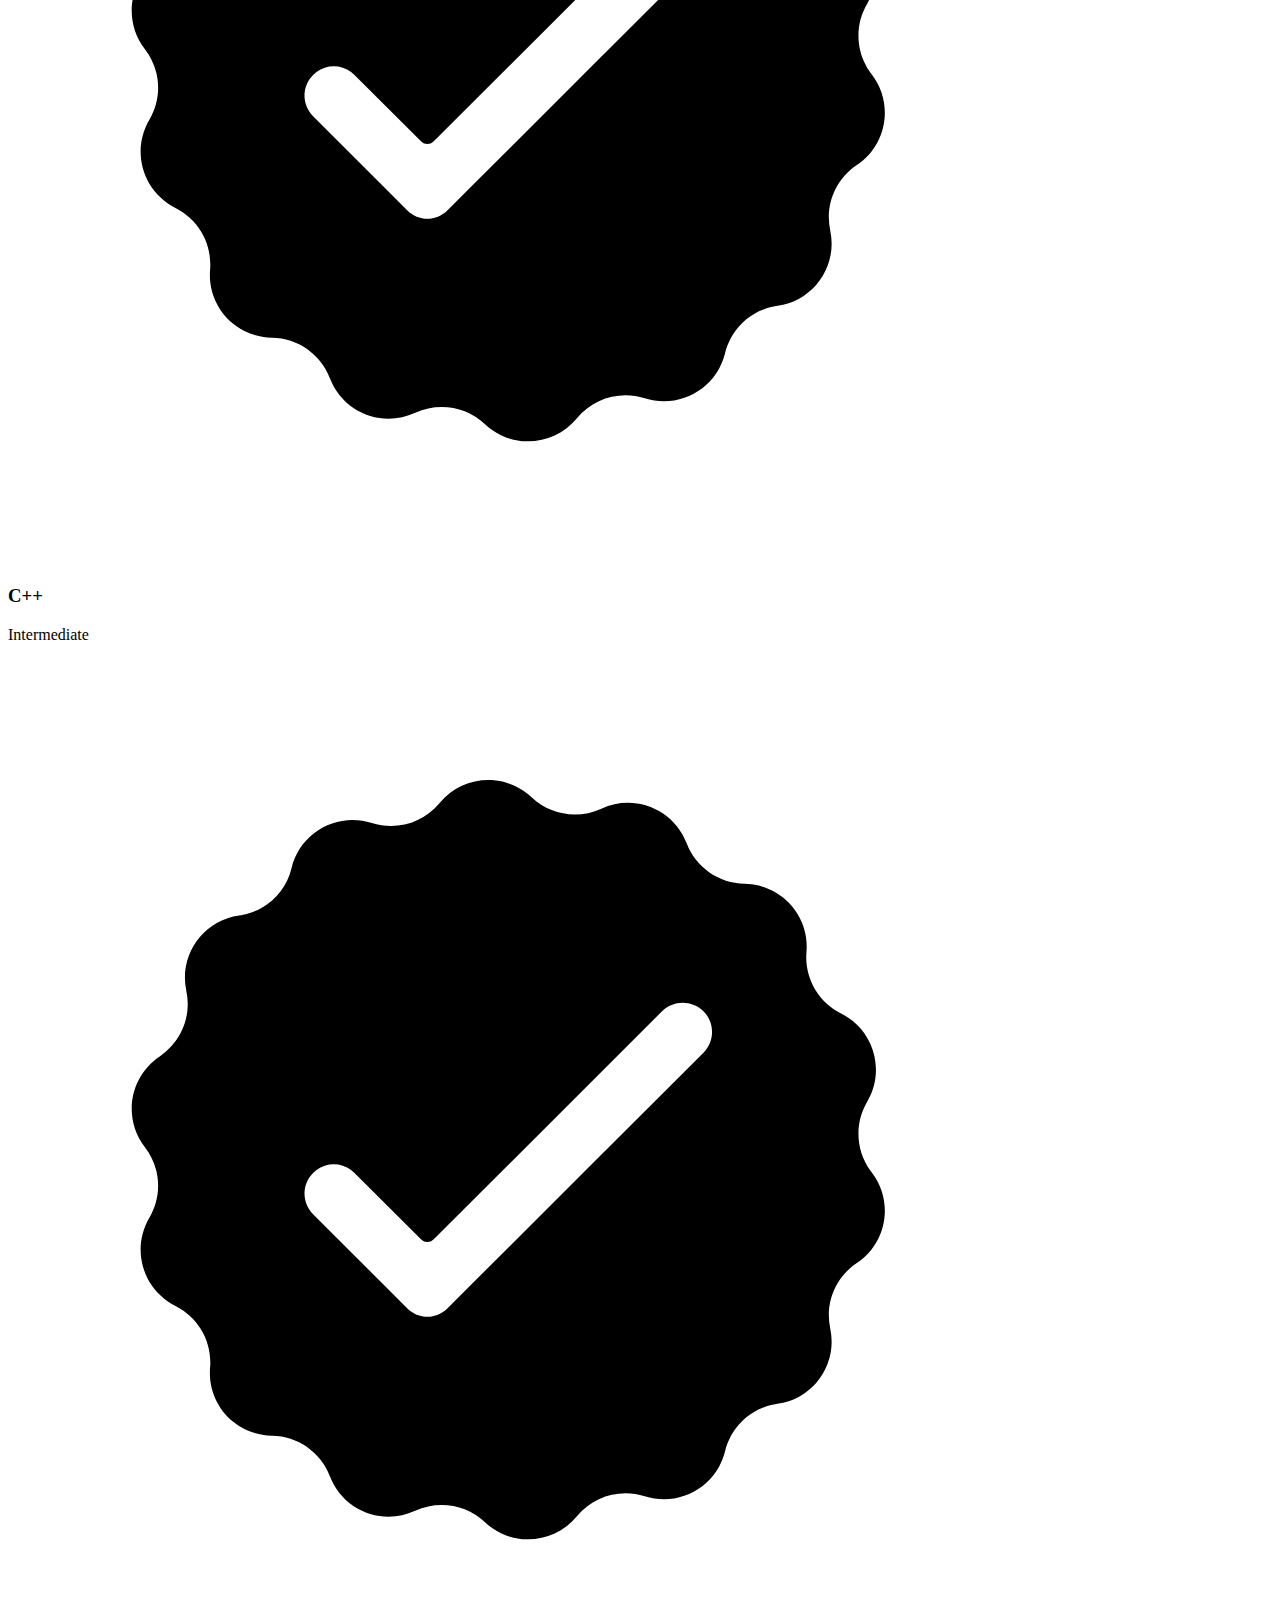
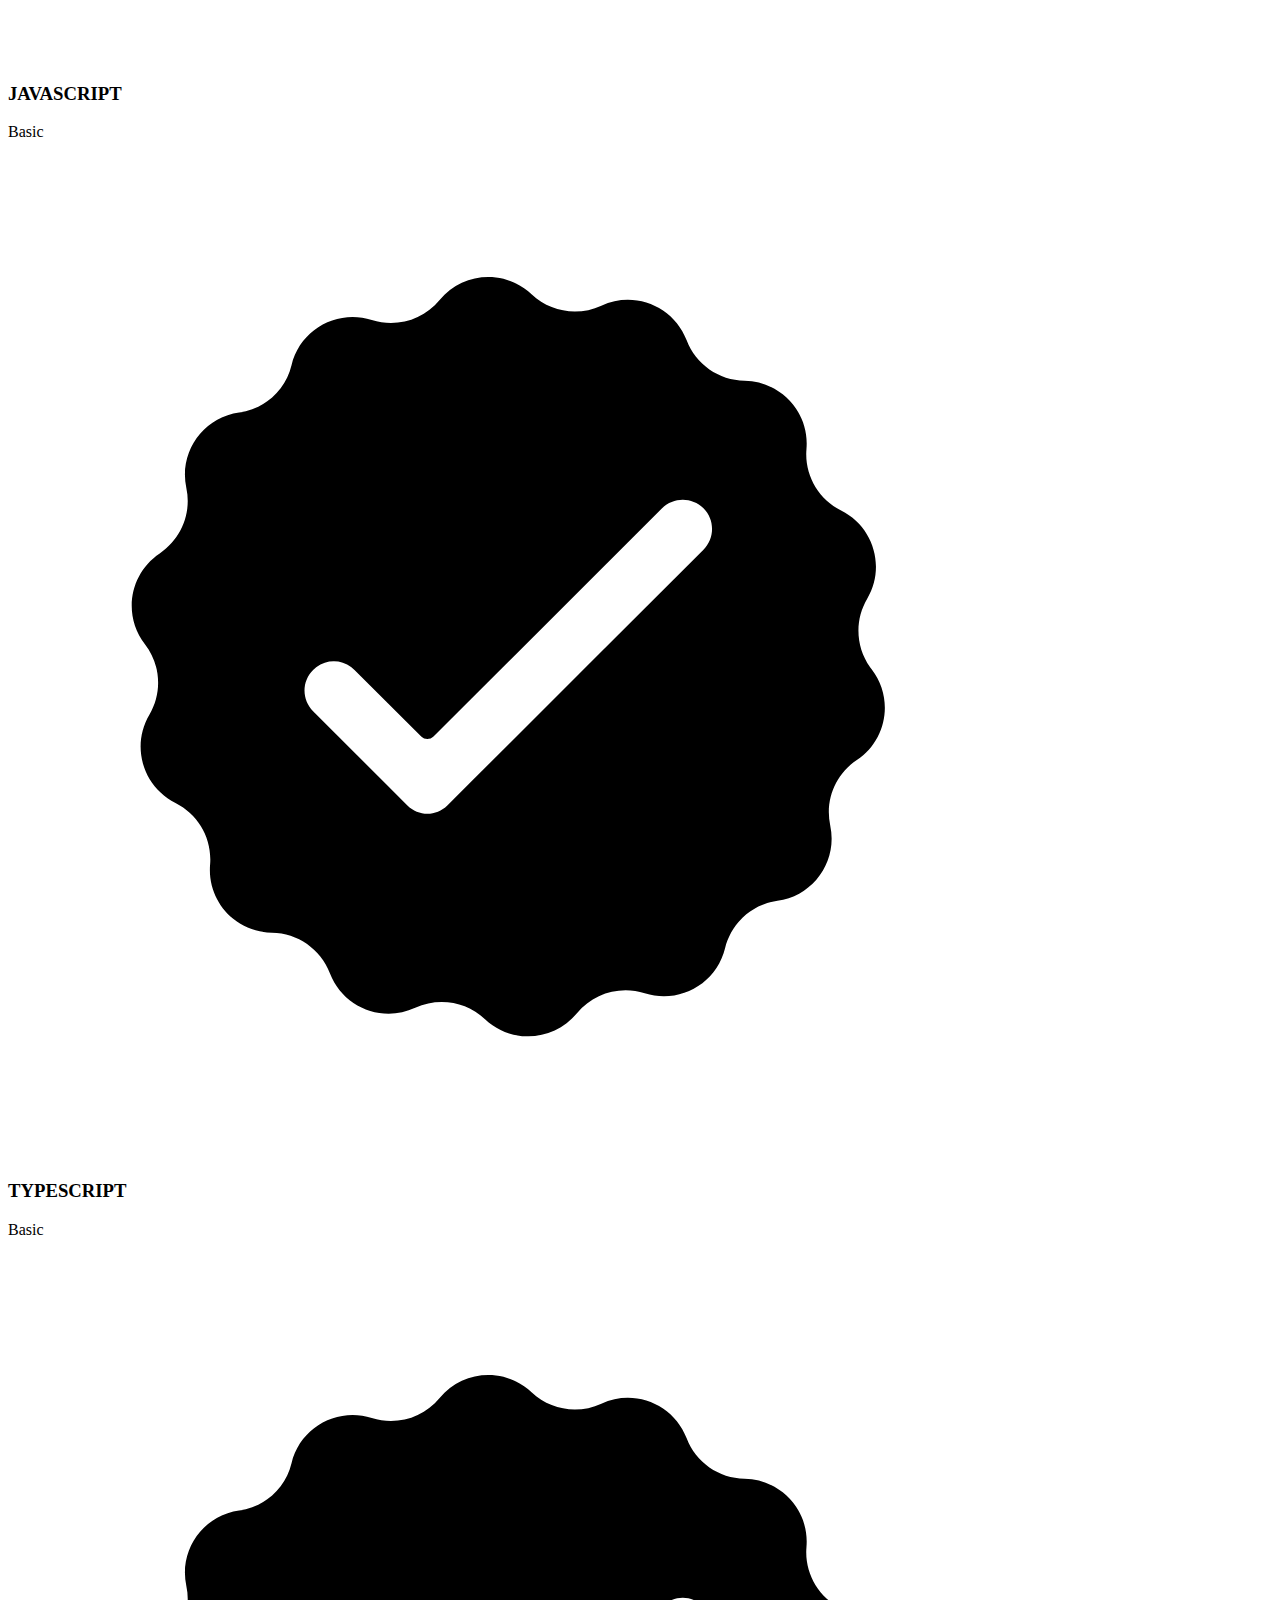
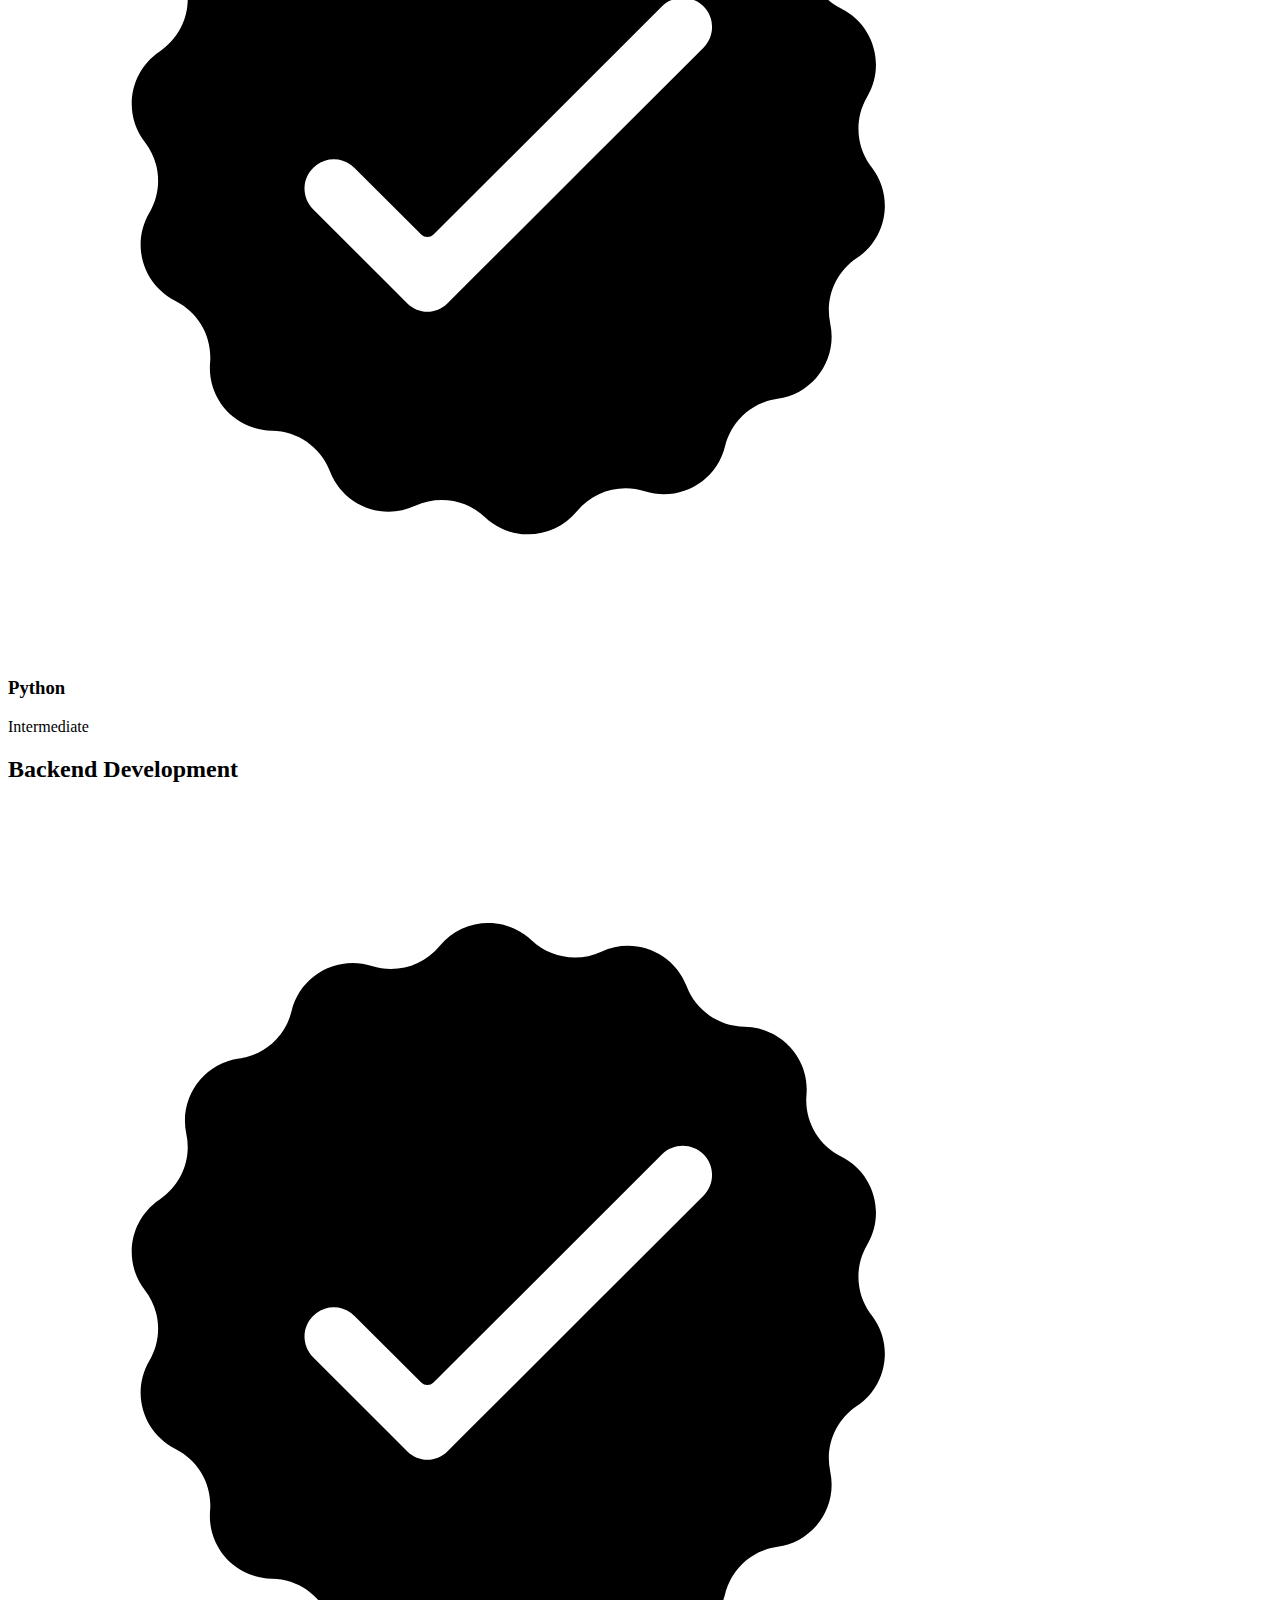
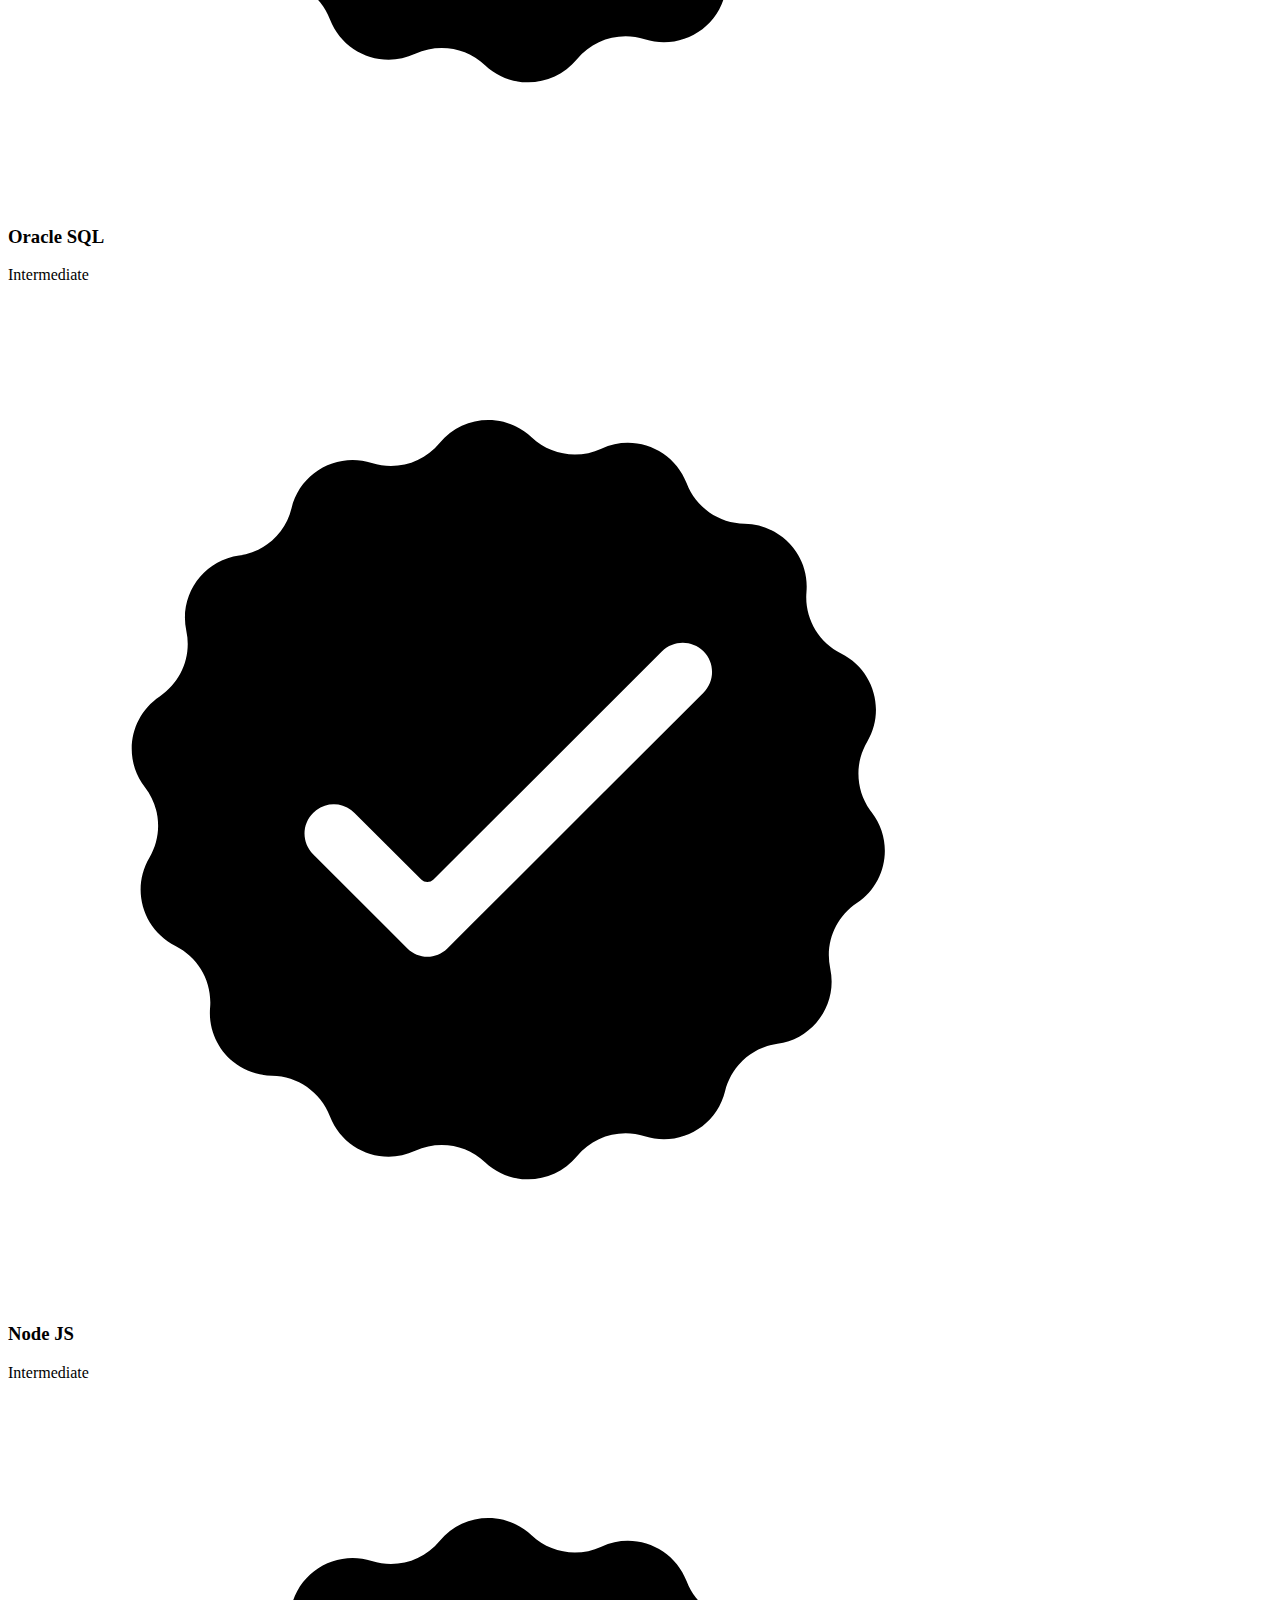
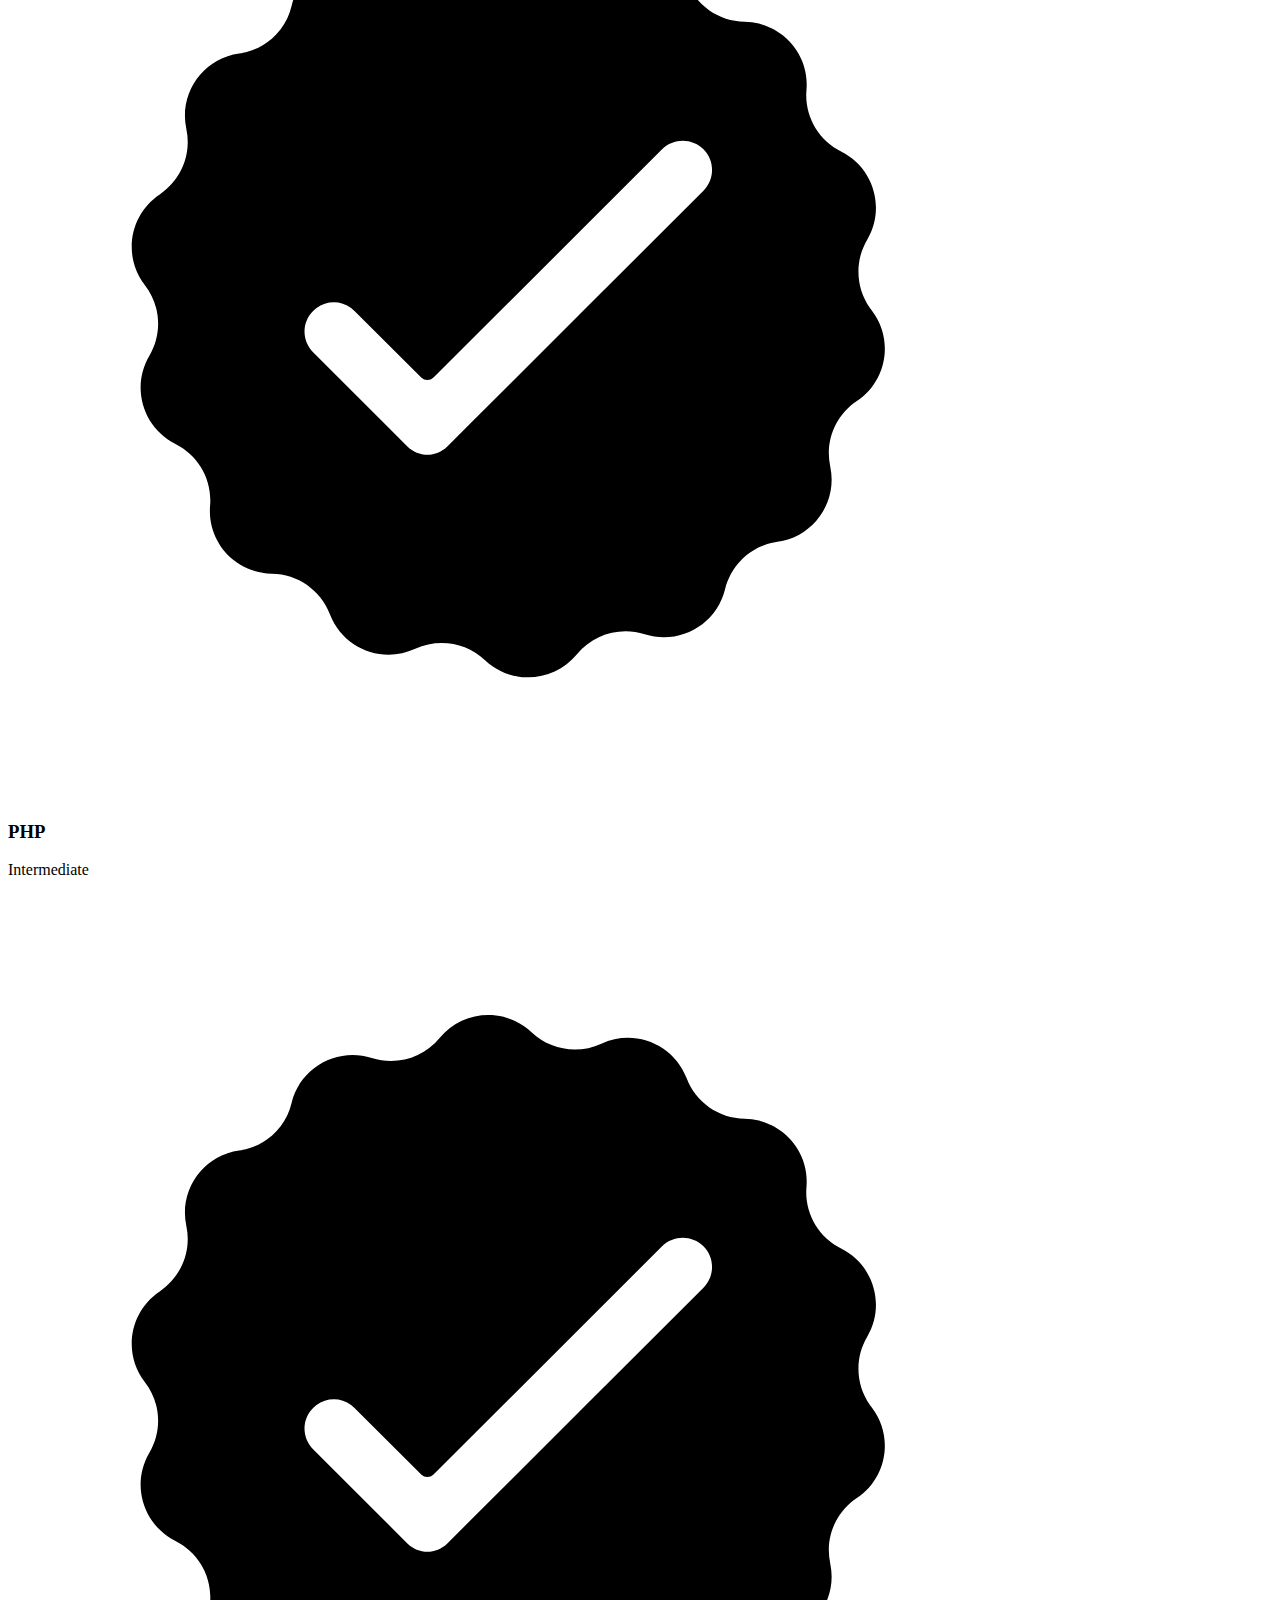
==== commit c801a5be: "Update index.html" ====
--- a/index.html
+++ b/index.html
@@ -4,7 +4,7 @@
     <meta charset="UTF-8">
     <meta name="viewport" content="width=device-width, initial-scale=1.0">
     <title> MY portfolio </title>
-    <link rel="stylesheet" href="port.css">
+    <link rel="stylesheet" href="index.css">
     <link rel="stylesheet" href="port2.css">
 </head>
 <body>
@@ -270,6 +270,6 @@
         </nav>
         <p>Copyright &#169; 2024 Asmit-Kandwal. All Rights Reserved </p>
     </footer>
-    <script src ="port.js"> </script>
+    <script src ="script.js"> </script>
 </body>
 </html>
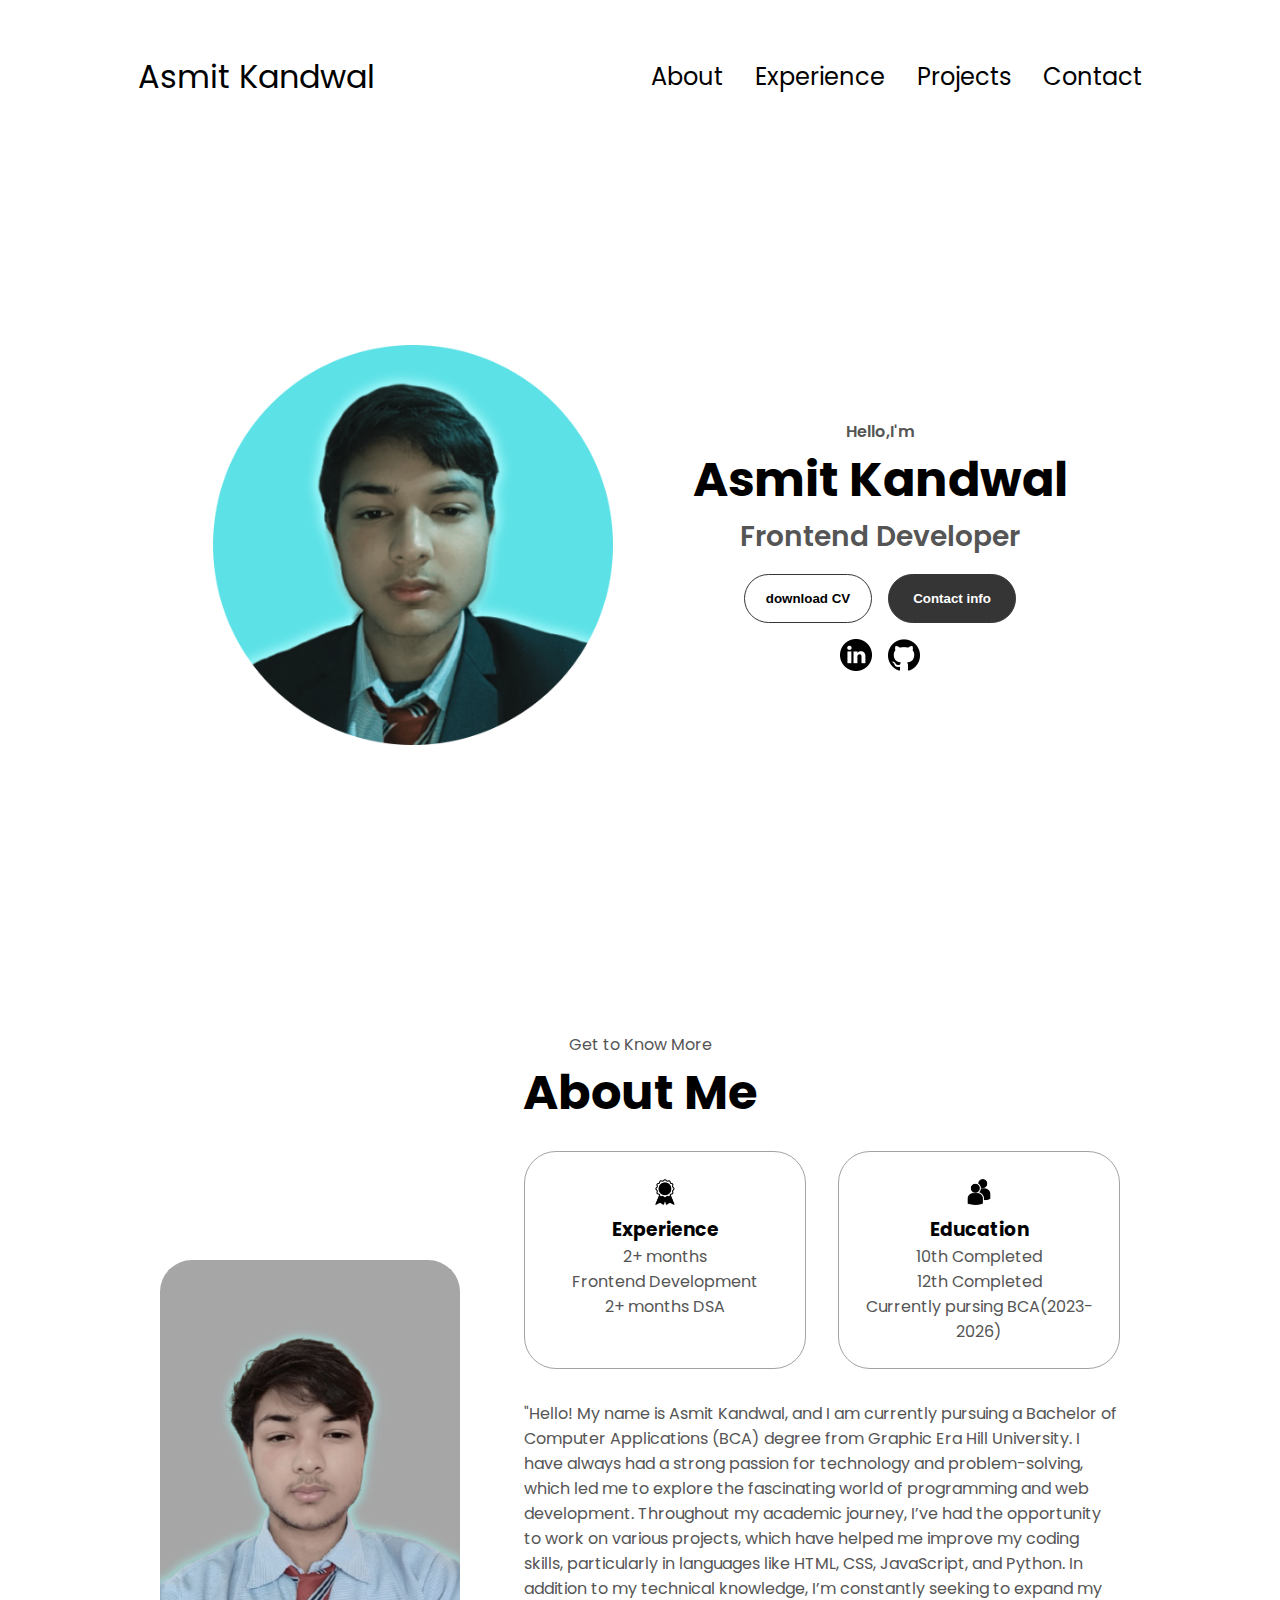
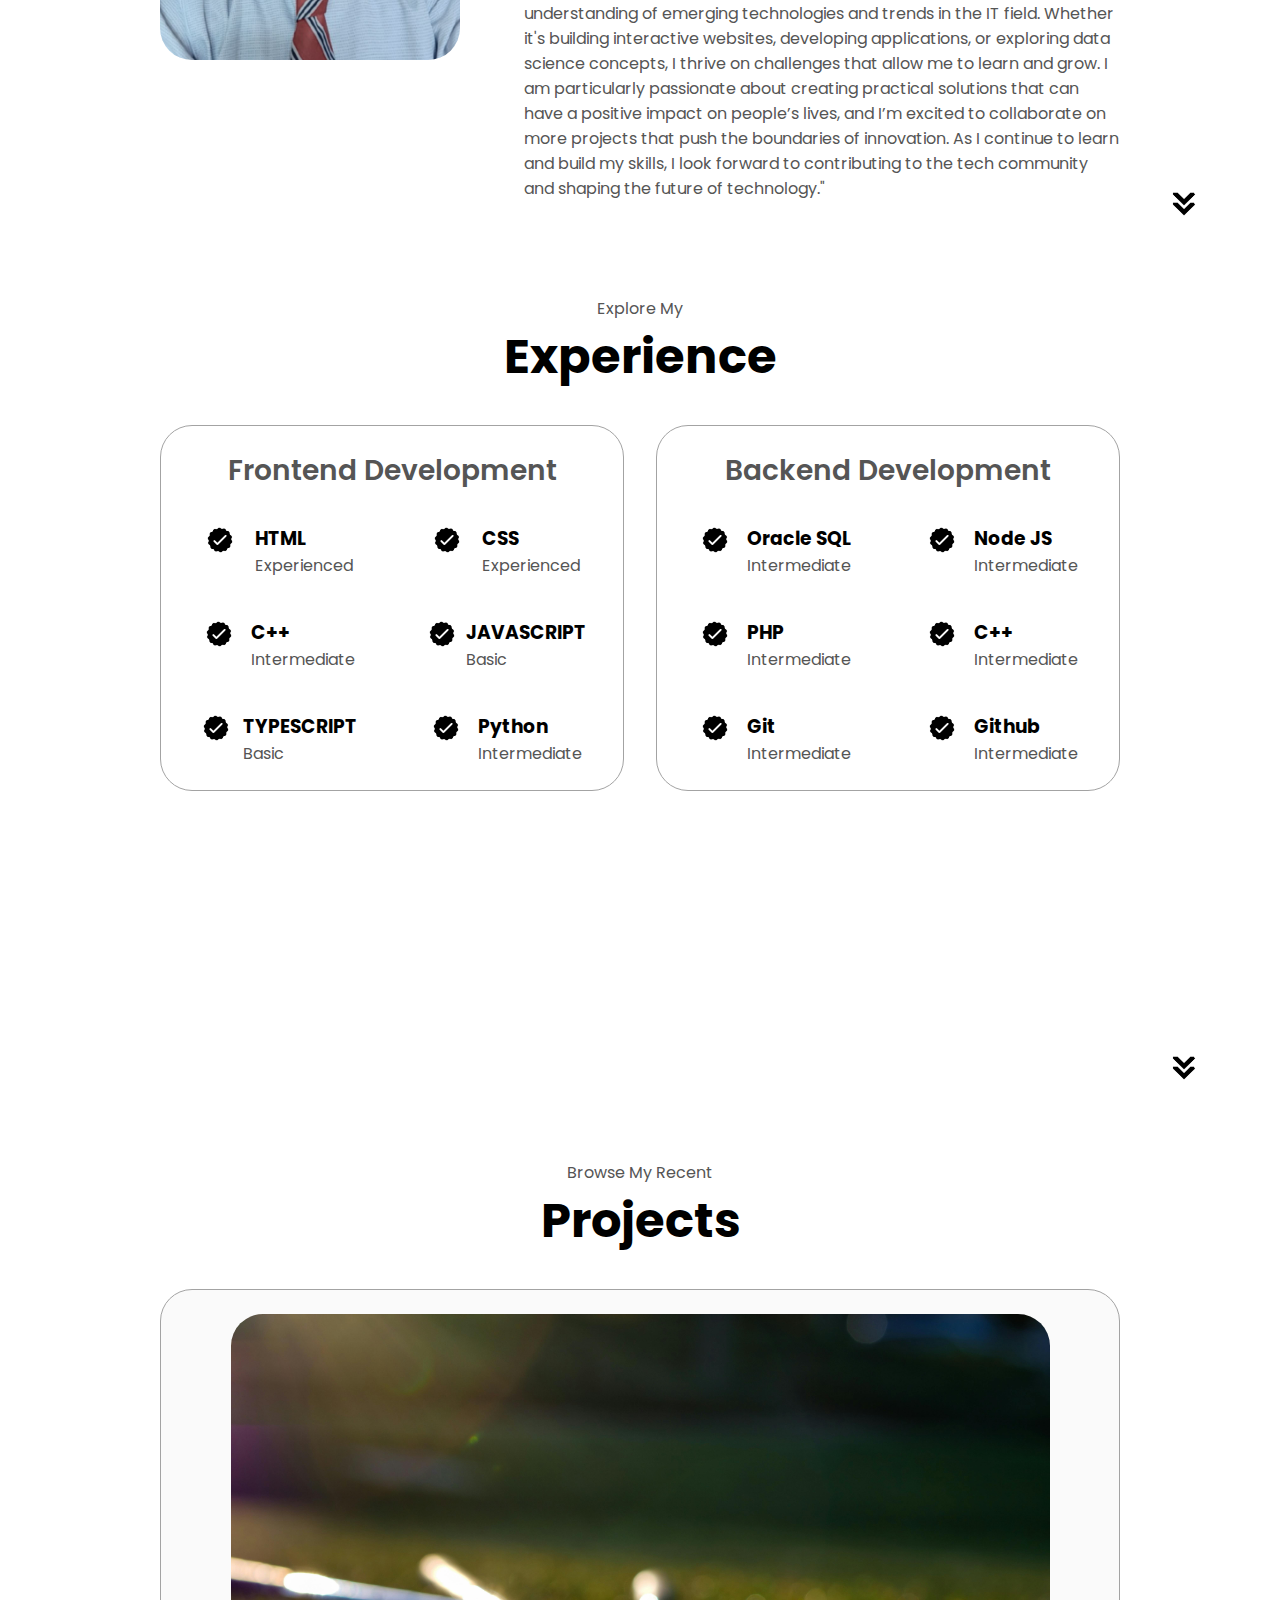
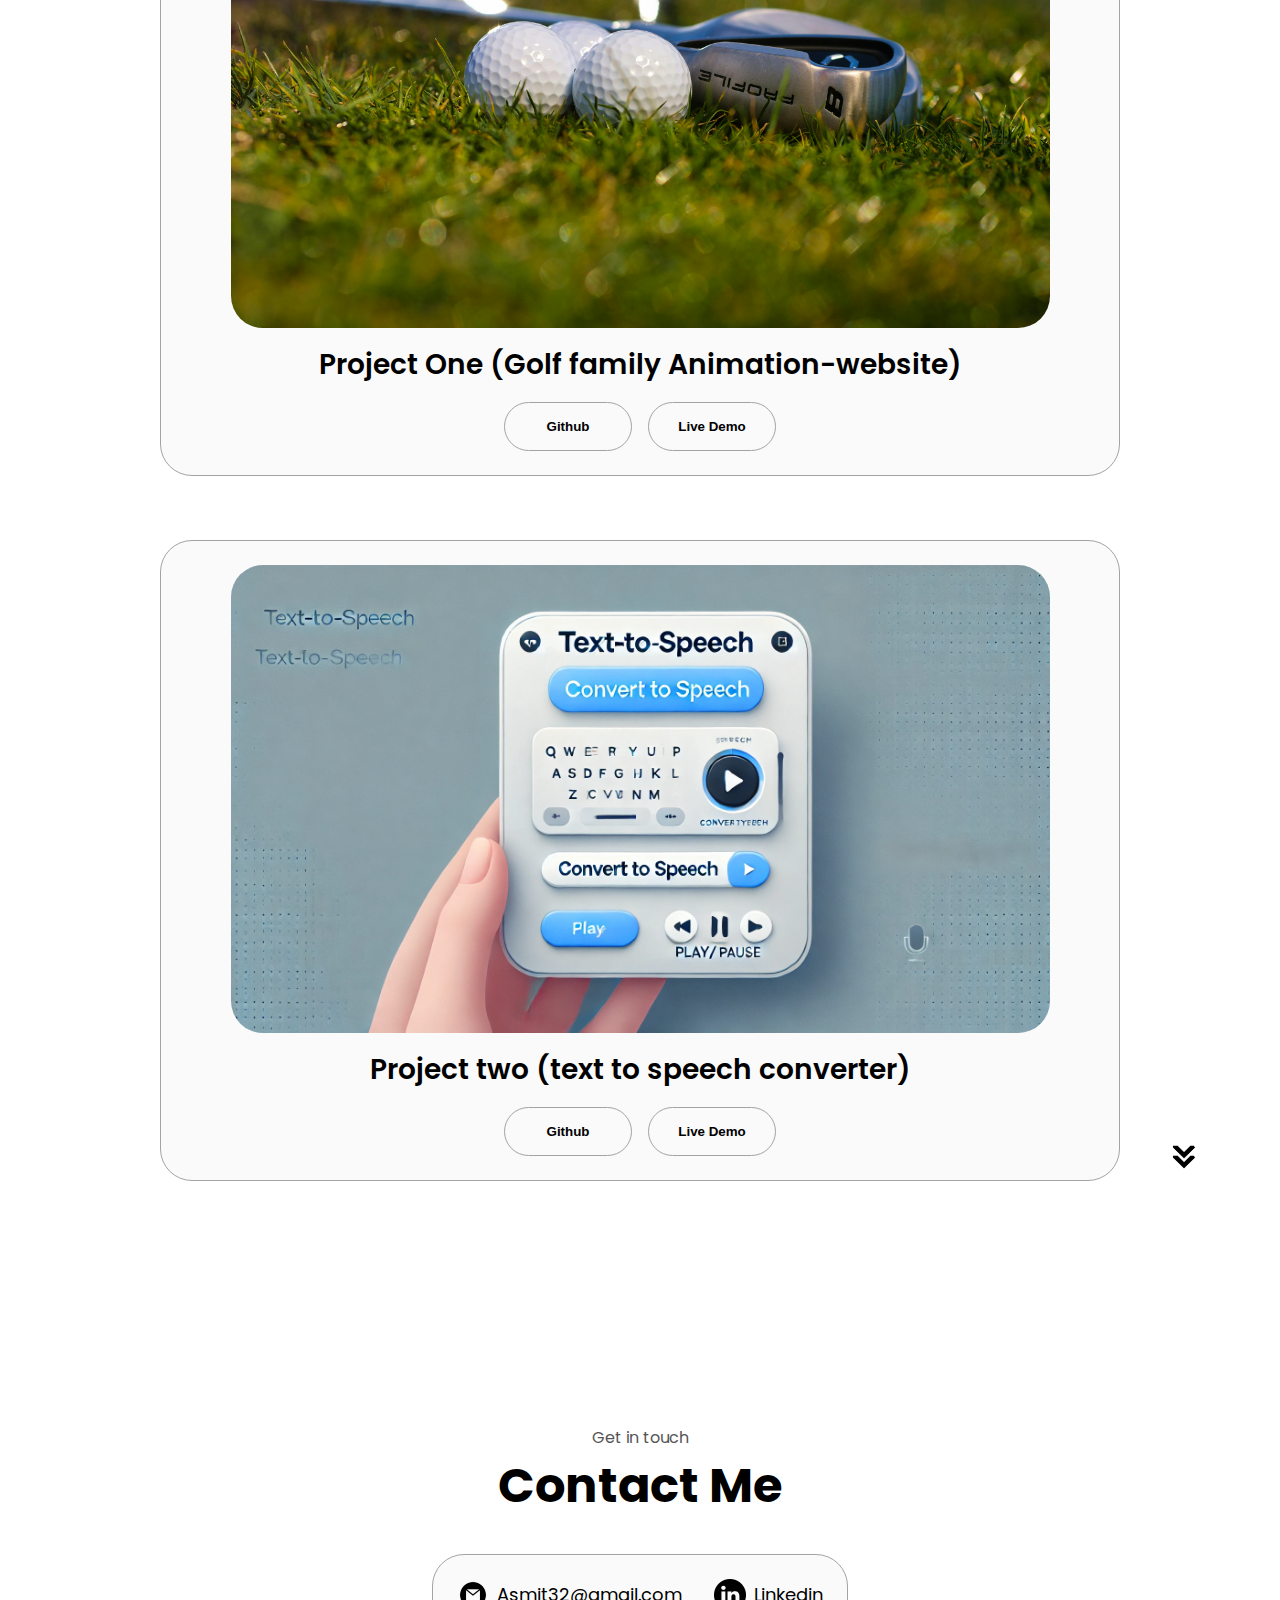
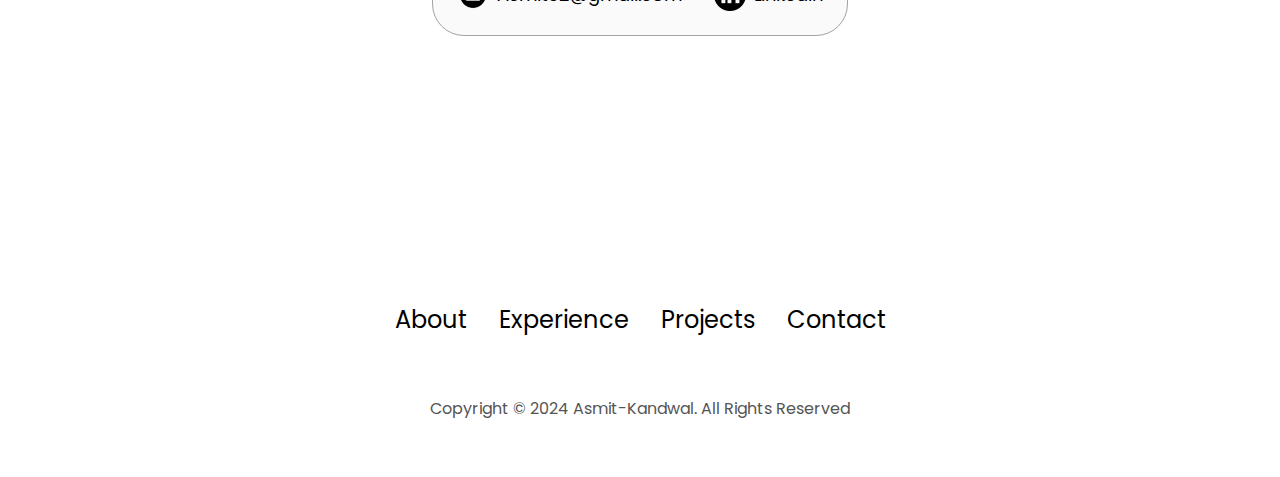
==== commit e3c520b2: "Update index.html" ====
--- a/index.html
+++ b/index.html
@@ -4,7 +4,7 @@
     <meta charset="UTF-8">
     <meta name="viewport" content="width=device-width, initial-scale=1.0">
     <title> MY portfolio </title>
-    <link rel="stylesheet" href="index.css">
+    <link rel="stylesheet" href="style.css">
     <link rel="stylesheet" href="port2.css">
 </head>
 <body>
--- a/style.css
+++ b/style.css
@@ -0,0 +1,428 @@
+
+@import url('https://fonts.googleapis.com/css2?family=Poppins:wght@300;400;500;600&display=swap');
+
+
+
+*{
+    margin: 0;
+    padding: 0;
+}
+
+body{
+    font-family: "Poppins", sans-serif;
+}
+
+html{
+    scroll-behavior: smooth;
+}
+
+p{
+    color:rgb(85, 85, 85)
+}
+
+a,.btn{
+    transition: all 300ms ease;
+}
+
+nav,.nav-links{
+    display: flex;
+}
+
+nav{
+    justify-content: space-around;
+    align-items: center;
+    height: 17vh;
+}
+
+.nav-links{
+    gap: 2rem;
+    list-style:none;
+    font-size: 1.5rem;
+}
+
+a{
+    color: black;
+    text-decoration: none;
+    text-decoration-color: white;
+}
+
+a:hover{
+    color: grey;
+    text-decoration: underline;
+    text-underline-offset: 1rem;
+    text-decoration-color: rgb(181, 181, 181);
+}
+
+.logo{
+    font-size: 2rem;
+}
+
+
+.logo:hover{
+    cursor: default;
+}
+
+#hamburger-nav{
+    display: none;
+}
+
+.hamburger-menu{
+    position: relative;
+    display: inline-block;
+}
+
+.hamburger-icon{
+    display: flex;
+    justify-content: space-between;
+    flex-direction: column;
+    height: 24px;
+    width: 30px;
+    cursor: pointer;
+}
+
+.hamburger-icon span{
+    width: 100%;
+    height: 2px;
+    background-color: black;
+    transition: all 0.3 ease-in-out;
+}
+
+.menu-links{
+    position: absolute;
+    top: 100%;
+    right: 0;
+    background-color: white;
+    width: fit-content;
+    max-height: 0;
+    overflow: hidden;
+    transition:  all 0.3 ease-in-out;
+}
+
+.menu-links a {
+    display: block;
+    padding: 10px;
+    text-align: center;
+    font-size: 1.5rem;
+    color: black;
+    text-decoration: none;
+    transition: all 0.3 ease-in-out;
+}
+
+.menu-links li{
+    list-style: none;
+}
+
+.menu-links.open{
+    max-height: 300px;
+}
+
+.hamburger-icon.open span:first-child{
+    transform: rotate(45deg) translate(10px,5px);
+}
+
+.hamburger-icon.open span:nth-child(2){
+    opacity: 0;
+}
+
+.hamburger-icon.open span:last-child{
+    transform: rotate(-45deg) translate(10px,-5px);
+}
+
+.hamburger-icon span:first-child{
+    transform: none;
+}
+
+.hamburger-icon span:first-child{
+   opacity: 1;
+}
+
+.hamburger-icon span:first-child{
+    transform: none;
+}
+
+/* sections */
+
+section{
+    padding-top: 4vh;
+    height: 96vh;
+    margin: 0 10rem;
+    box-sizing: border-box;
+    min-height: fit-content;
+}
+
+.section-container{
+    display: flex;
+}
+
+
+/* profile section */
+
+#profile{
+    display: flex;
+    justify-content: center;
+    gap: 5rem;
+    height: 80vh;
+}
+
+.section_pic-container{
+    display: flex;
+    height: 400px;
+    width: 400px;
+    margin: auto 0;
+}
+
+.section_text{
+    align-self: center;
+    text-align: center;
+}
+
+.section_text p{
+    font-weight: 600;
+}
+
+.section_text_p1{
+    text-align: center;
+}
+
+.section_text_p2{
+    font-size: 1.75rem;
+    margin-bottom: 1rem;
+}
+
+.title{
+    font-size: 3rem;
+    text-align: center;
+}
+
+#socials-container{
+    display: flex;
+    justify-content: center;
+    margin-top: 1rem;
+    gap: 1rem;
+}
+
+/* icons */
+
+.icon{
+    cursor: pointer;
+    height: 2rem;
+}
+
+/* buttons */
+
+.btn-container{
+    display: flex;
+    justify-content: center;
+    gap: 1rem;
+}
+
+.btn{
+    font-weight: 600;
+    transition: all 300ms ease;
+    padding: 1rem;
+    width: 8rem;
+    border-radius: 2rem;
+}
+
+.btn-color-1,
+.btn-color-2{
+ border: rgb(53,53,53) 0.1rem solid;
+}
+
+.btn-color-1:hover,
+.btn-color-2:hover{
+    cursor: pointer;
+}
+
+.btn-color-1,
+.btn-color-2:hover{
+    background-color: rgb(53,53,53);
+    color: white;
+}
+
+.btn-color-1:hover{
+    background : rgb(0,0,0);
+}
+
+.btn-color-2{
+    background : none;
+}
+
+.btn-color-2:hover{
+    border: rgb(255,255,255) 0.1rem solid;
+}
+
+.btn-container{
+    gap: 1rem;
+}
+
+/* about section */
+
+#about{
+    position:relative ;
+}
+
+.about-containers{
+    gap:2rem;
+    margin-bottom: 2rem;
+    margin-top: 2rem;
+}
+
+.about-details-container{
+    justify-content: center;
+    flex-direction: column;
+}
+
+.about-containers,
+.about-details-container{
+        display: flex;
+}
+
+.about-pic{
+      border-radius: 2rem;
+}
+
+.arrow{
+    position: absolute;
+    right: -5rem;
+    bottom: 2.5rem;
+}
+
+.details-container {
+    padding: 1.5rem;
+    flex: 1;
+    background: white;
+    border-radius: 2rem;
+    border: rgb(53, 53, 53) 0.1rem solid;
+    border-color: rgb(163, 163, 163);
+    text-align: center;
+}
+
+.section-container{
+    gap: 4rem;
+    height: 80%;
+}
+
+.section_pic-container{
+    height: 400px;
+    width: 400px;
+    margin: auto 0;
+}
+
+
+/* Experience section */
+
+#experience{
+    position: relative;
+}
+
+.experience-sub-title{
+    color: rgb(85,85,85);
+    font-weight: 600;
+    font-size: 1.75rem;
+    margin-bottom: 2rem;
+}
+
+.experience-details-container{
+    display: flex;
+    justify-content: center;
+    flex-direction: column;
+}
+
+.article-container{
+    display: flex;
+    text-align: initial;
+    flex-wrap: wrap;
+    flex-direction: row;
+    gap: 2.5rem;
+    justify-content: space-around;
+}
+
+article{
+    display: flex;
+    width: 10rem;
+    justify-content: space-around;
+    gap: 0.5rem;
+}
+
+article .icon{
+    cursor: default;
+}
+
+/* projects */
+
+#project{
+    position: relative;
+}
+
+.color-container{
+    border-color: rgb(163,163,163);
+    background : rgb(250,250,250);
+}
+
+.project-img{
+    border-radius: 2rem;
+    width: 90%;
+    height: 90%;
+}
+
+.project-title{
+    margin: 1rem;
+    color: black;
+}
+
+.project-btn{
+    color: black;
+    border-color: rgb(163, 163, 163);
+}
+
+/* contact */
+
+#contact{
+    display: flex;
+    justify-content: center;
+    flex-direction: column;
+    height: 70vh;
+}
+
+.contact-info-upper-container{
+    display: flex;
+    justify-content: center;
+    border-radius: 2rem;
+    border: rgb(53,53,53) 0.1rem solid;
+    border-color: rgb(163, 163, 163);
+    background: rgb(250,250,250);
+    margin: 2rem auto;
+    padding: 0.5rem;
+}
+
+.contact-info-container{
+    display: flex;
+    align-items: center;
+    justify-content: center;
+    gap: 0.5rem;
+    margin: 1rem;
+}
+
+.contact-info-container{
+    font-size: large;
+}
+
+.contact-icon{
+    cursor: default;
+}
+
+.email-icon{
+    height: 2.5rem;
+}
+
+/* Footer section */
+
+footer{
+    height: 26vh;
+    margin: 0 1rem;
+}
+
+footer p{
+    text-align: center;
+}
